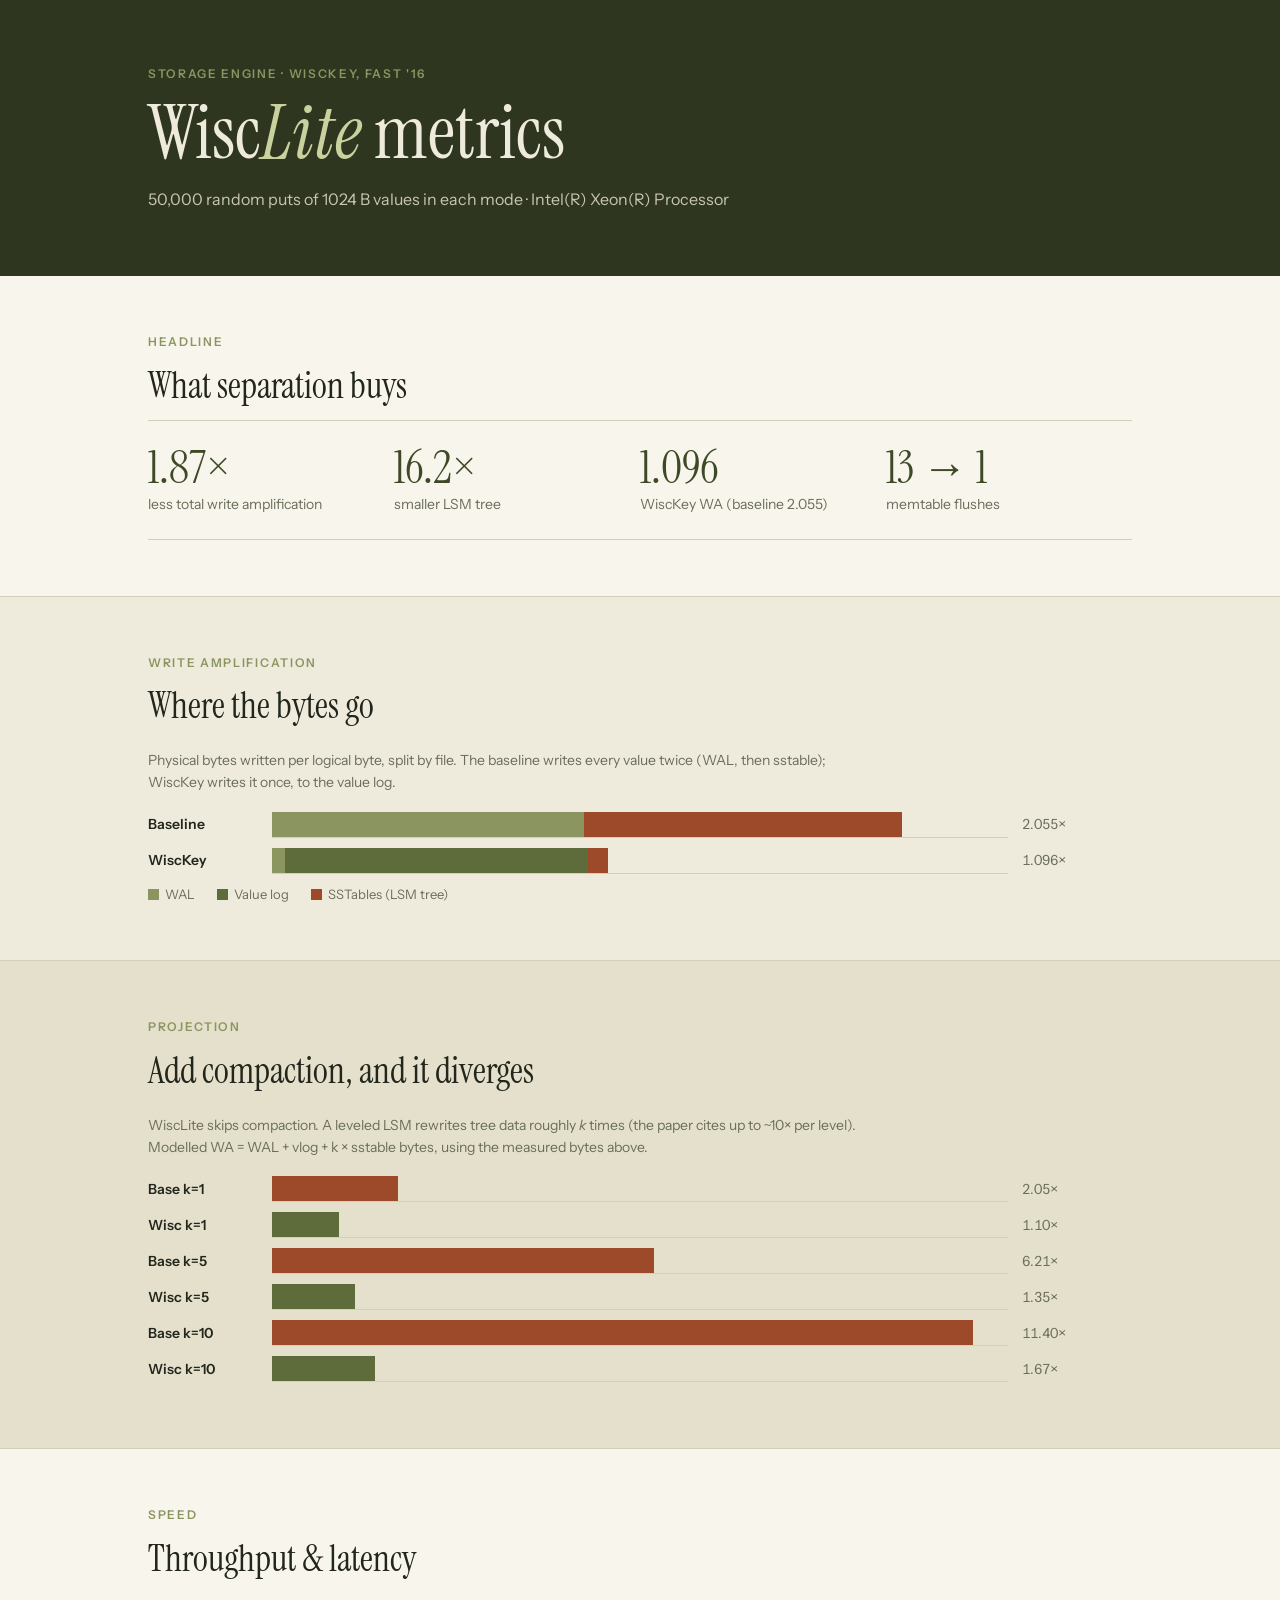
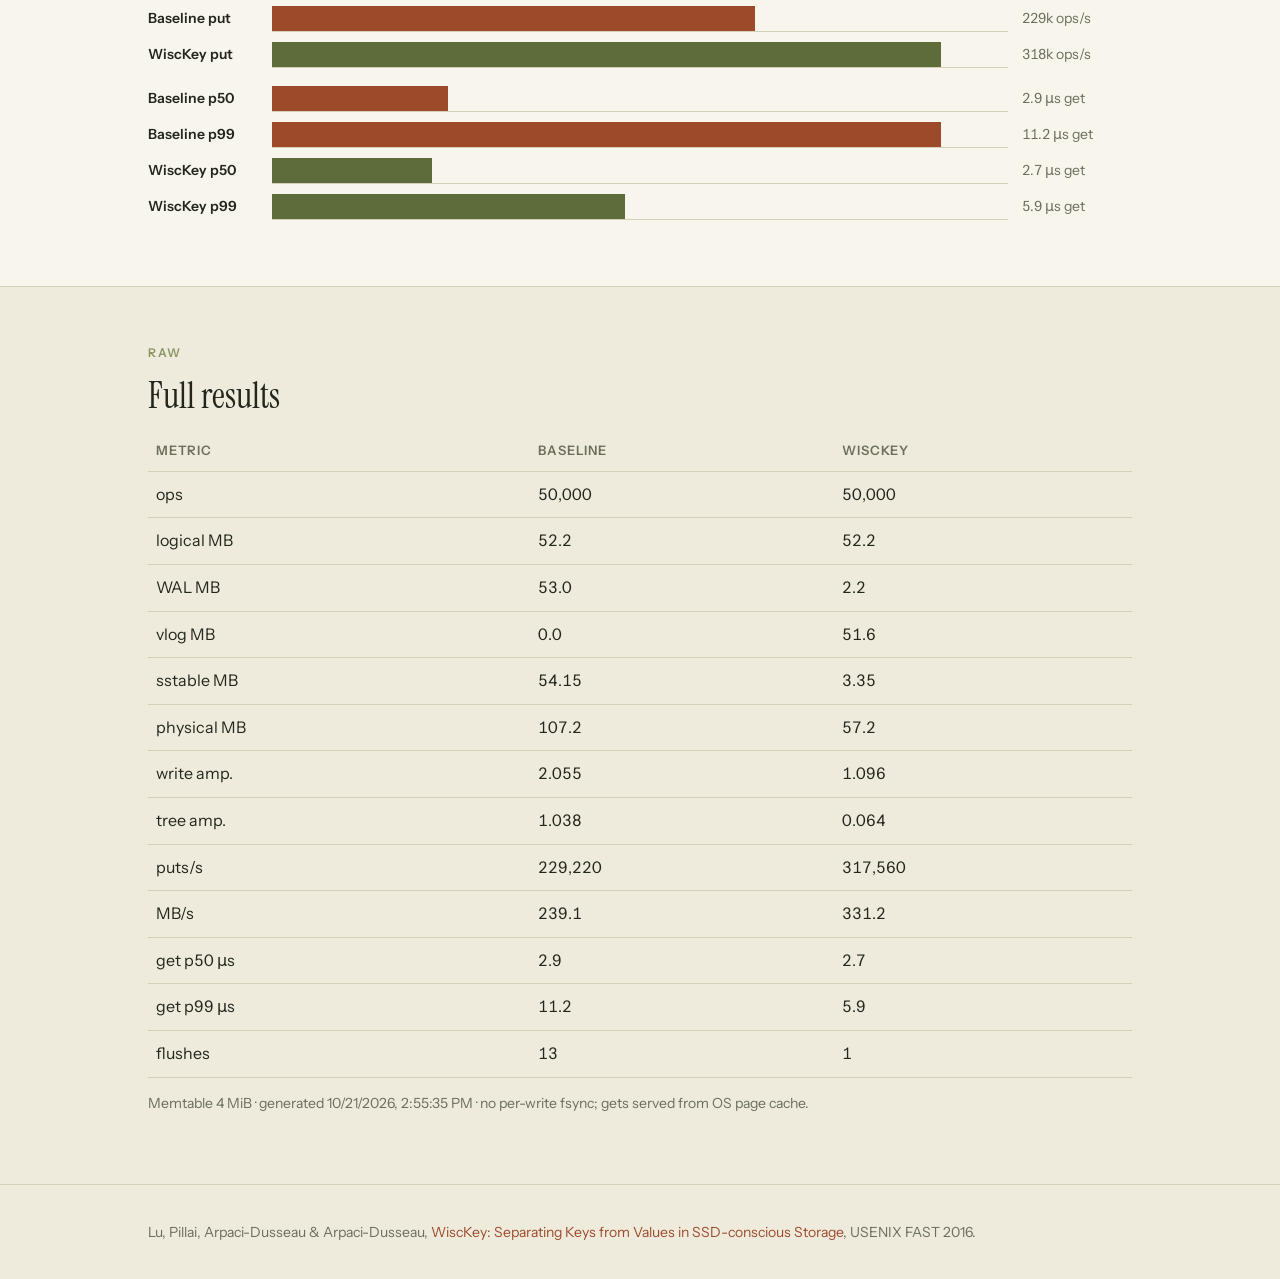
==== metrics.html @ d38346f8 "Bench results, metrics.html dashboard, README, synopsis and viva notes" ====
<!doctype html>
<html lang="en"><head><meta charset="utf-8"><meta name="viewport" content="width=device-width,initial-scale=1">
<title>WiscLite — Metrics</title>
<link rel="preconnect" href="https://fonts.googleapis.com">
<link href="https://fonts.googleapis.com/css2?family=Instrument+Sans:wght@400;600&family=Instrument+Serif:ital@0;1&display=swap" rel="stylesheet">
<style>
:root{--bg:#EEEBDD;--surface:#F7F5EC;--sand:#E4E0CC;--text:#23261C;--muted:#6B6E5A;--olive:#5E6B3A;--olive-d:#3E4A26;--moss:#8A9560;--rust:#9C4A2A;--rule:#D3CFB8;--band:#2F3620}
*{box-sizing:border-box}body{margin:0;background:var(--bg);color:var(--text);font:16px/1.6 "Instrument Sans",system-ui,sans-serif}
.wrap{max-width:1040px;margin:0 auto;padding:0 28px}
header{background:var(--band);color:#EEEBDD;padding:64px 0 48px}
.label{font-size:12px;letter-spacing:.14em;text-transform:uppercase;color:var(--moss);font-weight:600}
h1,h2{font-family:"Instrument Serif",Georgia,serif;font-weight:400;margin:.15em 0}
h1{font-size:clamp(44px,7vw,76px);line-height:1}h1 em{color:#C9D19E}
h2{font-size:36px}
header p{color:#C8C6B2;max-width:640px}
section{padding:56px 0;border-bottom:1px solid var(--rule)}
section.sand{background:var(--sand)}section.surface{background:var(--surface)}
.kpis{display:grid;grid-template-columns:repeat(auto-fit,minmax(200px,1fr));gap:0;border-top:1px solid var(--rule)}
.kpi{padding:22px 20px 22px 0;border-bottom:1px solid var(--rule)}
.kpi b{display:block;font-family:"Instrument Serif",serif;font-size:46px;font-weight:400;color:var(--olive-d);line-height:1.05}
.kpi span{color:var(--muted);font-size:14px}
.chart{margin:18px 0 6px}.row{display:grid;grid-template-columns:110px 1fr 110px;align-items:center;gap:14px;margin:10px 0}
.row .name{font-weight:600;font-size:14px}.bar{height:26px;display:flex;background:transparent;border-bottom:1px solid var(--rule)}
.bar i{display:block;height:100%;transition:width .8s ease}.row .val{font-variant-numeric:tabular-nums;color:var(--muted);font-size:14px}
.legend{display:flex;gap:22px;font-size:13px;color:var(--muted);margin-top:8px}.legend i{display:inline-block;width:11px;height:11px;margin-right:6px;vertical-align:-1px}
table{width:100%;border-collapse:collapse;font-variant-numeric:tabular-nums}th,td{text-align:left;padding:10px 8px;border-bottom:1px solid var(--rule)}th{font-weight:600;color:var(--muted);font-size:13px;text-transform:uppercase;letter-spacing:.06em}
a{color:var(--rust);text-decoration:none;border-bottom:1px solid transparent}a:hover{border-color:var(--rust)}
.note{color:var(--muted);font-size:14px;max-width:720px}
footer{padding:36px 0;color:var(--muted);font-size:14px}
</style></head><body>
<header><div class="wrap"><div class="label">Storage engine · WiscKey, FAST '16</div>
<h1>Wisc<em>Lite</em> metrics</h1>
<p id="sub">Separating keys from values in an LSM-tree. Real numbers from <code>wisclite bench</code>.</p></div></header>

<section class="surface"><div class="wrap"><div class="label">Headline</div><h2>What separation buys</h2><div class="kpis" id="kpis"></div></div></section>

<section><div class="wrap"><div class="label">Write amplification</div><h2>Where the bytes go</h2>
<p class="note">Physical bytes written per logical byte, split by file. The baseline writes every value twice (WAL, then sstable); WiscKey writes it once, to the value log.</p>
<div class="chart" id="wa"></div>
<div class="legend"><span><i style="background:var(--moss)"></i>WAL</span><span><i style="background:var(--olive)"></i>Value log</span><span><i style="background:var(--rust)"></i>SSTables (LSM tree)</span></div></div></section>

<section class="sand"><div class="wrap"><div class="label">Projection</div><h2>Add compaction, and it diverges</h2>
<p class="note">WiscLite skips compaction. A leveled LSM rewrites tree data roughly <i>k</i> times (the paper cites up to ~10× per level). Modelled WA = WAL + vlog + k × sstable bytes, using the measured bytes above.</p>
<div class="chart" id="proj"></div></div></section>

<section class="surface"><div class="wrap"><div class="label">Speed</div><h2>Throughput &amp; latency</h2><div class="chart" id="tp"></div><div class="chart" id="lat"></div></div></section>

<section><div class="wrap"><div class="label">Raw</div><h2>Full results</h2><table id="tbl"></table><p class="note" id="meta"></p></div></section>
<footer><div class="wrap">Lu, Pillai, Arpaci-Dusseau &amp; Arpaci-Dusseau, <a href="https://www.usenix.org/system/files/conference/fast16/fast16-papers-lu.pdf">WiscKey: Separating Keys from Values in SSD-conscious Storage</a>, USENIX FAST 2016.</div></footer>
<script>
const EMBEDDED = {
  "generated_at_unix": 1792594535,
  "machine": "Intel(R) Xeon(R) Processor",
  "memtable_bytes": 4194304,
  "results": [
    {
      "mode": "Baseline",
      "ops": 50000,
      "value_size": 1024,
      "put_secs": 0.218130584,
      "puts_per_sec": 229220.49298689817,
      "mb_per_sec": 239.0769741853348,
      "get_p50_us": 2.929,
      "get_p99_us": 11.164,
      "get_mean_us": 3.5205264999999972,
      "disk_bytes": 54150268,
      "stats": {
        "logical_bytes": 52150000,
        "wal_bytes": 53000000,
        "vlog_bytes": 0,
        "sst_bytes": 54150260,
        "physical_bytes": 107150260,
        "write_amplification": 2.054655033557047,
        "tree_amplification": 1.0383558964525408,
        "flushes": 13,
        "sstables": 13,
        "memtable_entries": 0
      }
    },
    {
      "mode": "WiscKey",
      "ops": 50000,
      "value_size": 1024,
      "put_secs": 0.157450518,
      "puts_per_sec": 317560.0857661198,
      "mb_per_sec": 331.215169454063,
      "get_p50_us": 2.674,
      "get_p99_us": 5.891,
      "get_mean_us": 2.788056900000003,
      "disk_bytes": 54950027,
      "stats": {
        "logical_bytes": 52150000,
        "wal_bytes": 2200000,
        "vlog_bytes": 51600000,
        "sst_bytes": 3350020,
        "physical_bytes": 57150020,
        "write_amplification": 1.0958776605944391,
        "tree_amplification": 0.06423815915627996,
        "flushes": 1,
        "sstables": 1,
        "memtable_entries": 0
      }
    }
  ]
};
const C={wal:'var(--moss)',vlog:'var(--olive)',sst:'var(--rust)',a:'var(--rust)',b:'var(--olive)'};
const f=(x,d=2)=>Number(x).toLocaleString(undefined,{maximumFractionDigits:d,minimumFractionDigits:d});
function bars(el,rows,max,fmt){el.innerHTML=rows.map(r=>`<div class="row"><div class="name">${r.name}</div><div class="bar">${r.parts.map(p=>`<i style="width:${100*p.v/max}%;background:${p.c}" title="${p.t||''}"></i>`).join('')}</div><div class="val">${fmt(r)}</div></div>`).join('')}
function render(B){
  const by=m=>B.results.find(r=>r.mode===m), b=by('Baseline'), w=by('WiscKey');
  const L=r=>r.stats.logical_bytes;
  document.getElementById('sub').textContent=`${b.ops.toLocaleString()} random puts of ${b.value_size} B values in each mode · ${B.machine}`;
  document.getElementById('kpis').innerHTML=[
    [f(b.stats.write_amplification/w.stats.write_amplification,2)+'×','less total write amplification'],
    [f(b.stats.sst_bytes/w.stats.sst_bytes,1)+'×','smaller LSM tree'],
    [f(w.stats.write_amplification,3),'WiscKey WA (baseline '+f(b.stats.write_amplification,3)+')'],
    [b.stats.flushes+' → '+w.stats.flushes,'memtable flushes']].map(k=>`<div class="kpi"><b>${k[0]}</b><span>${k[1]}</span></div>`).join('');
  const wa=[b,w].map(r=>({name:r.mode,parts:[{v:r.stats.wal_bytes/L(r),c:C.wal},{v:r.stats.vlog_bytes/L(r),c:C.vlog},{v:r.stats.sst_bytes/L(r),c:C.sst}],r}));
  bars(document.getElementById('wa'),wa,2.4,x=>f(x.r.stats.write_amplification,3)+'×');
  const ks=[1,5,10],pr=[];ks.forEach(k=>[b,w].forEach(r=>pr.push({name:`${r.mode==='Baseline'?'Base':'Wisc'} k=${k}`,parts:[{v:(r.stats.wal_bytes+r.stats.vlog_bytes+k*r.stats.sst_bytes)/L(r),c:r.mode==='Baseline'?C.a:C.b}]})));
  const pm=Math.max(...pr.map(p=>p.parts[0].v))*1.05;bars(document.getElementById('proj'),pr,pm,x=>f(x.parts[0].v,2)+'×');
  const tm=Math.max(b.puts_per_sec,w.puts_per_sec)*1.1;
  bars(document.getElementById('tp'),[b,w].map(r=>({name:r.mode+' put',parts:[{v:r.puts_per_sec,c:r.mode==='Baseline'?C.a:C.b}],r})),tm,x=>f(x.r.puts_per_sec/1000,0)+'k ops/s');
  const lm=Math.max(b.get_p99_us,w.get_p99_us)*1.1,lr=[];[b,w].forEach(r=>{lr.push({name:r.mode+' p50',parts:[{v:r.get_p50_us,c:r.mode==='Baseline'?C.a:C.b}],x:r.get_p50_us});lr.push({name:r.mode+' p99',parts:[{v:r.get_p99_us,c:r.mode==='Baseline'?C.a:C.b}],x:r.get_p99_us})});
  bars(document.getElementById('lat'),lr,lm,x=>f(x.x,1)+' µs get');
  const keys=[['ops','ops',0],['logical MB',r=>L(r)/1e6,1],['WAL MB',r=>r.stats.wal_bytes/1e6,1],['vlog MB',r=>r.stats.vlog_bytes/1e6,1],['sstable MB',r=>r.stats.sst_bytes/1e6,2],['physical MB',r=>r.stats.physical_bytes/1e6,1],['write amp.',r=>r.stats.write_amplification,3],['tree amp.',r=>r.stats.tree_amplification,3],['puts/s','puts_per_sec',0],['MB/s','mb_per_sec',1],['get p50 µs','get_p50_us',1],['get p99 µs','get_p99_us',1],['flushes',r=>r.stats.flushes,0]];
  const g=(r,k)=>typeof k==='function'?k(r):r[k];
  document.getElementById('tbl').innerHTML='<tr><th>Metric</th><th>Baseline</th><th>WiscKey</th></tr>'+keys.map(([n,k,d])=>`<tr><td>${n}</td><td>${f(g(b,k),d)}</td><td>${f(g(w,k),d)}</td></tr>`).join('');
  document.getElementById('meta').textContent=`Memtable ${B.memtable_bytes/1048576} MiB · generated ${new Date(B.generated_at_unix*1000).toLocaleString()} · no per-write fsync; gets served from OS page cache.`;
}
fetch('bench.json').then(r=>r.json()).then(render).catch(()=>{if(EMBEDDED)render(EMBEDDED);else document.getElementById('sub').textContent='Run `wisclite bench` and serve this folder (python -m http.server) to load bench.json.'});
</script></body></html>
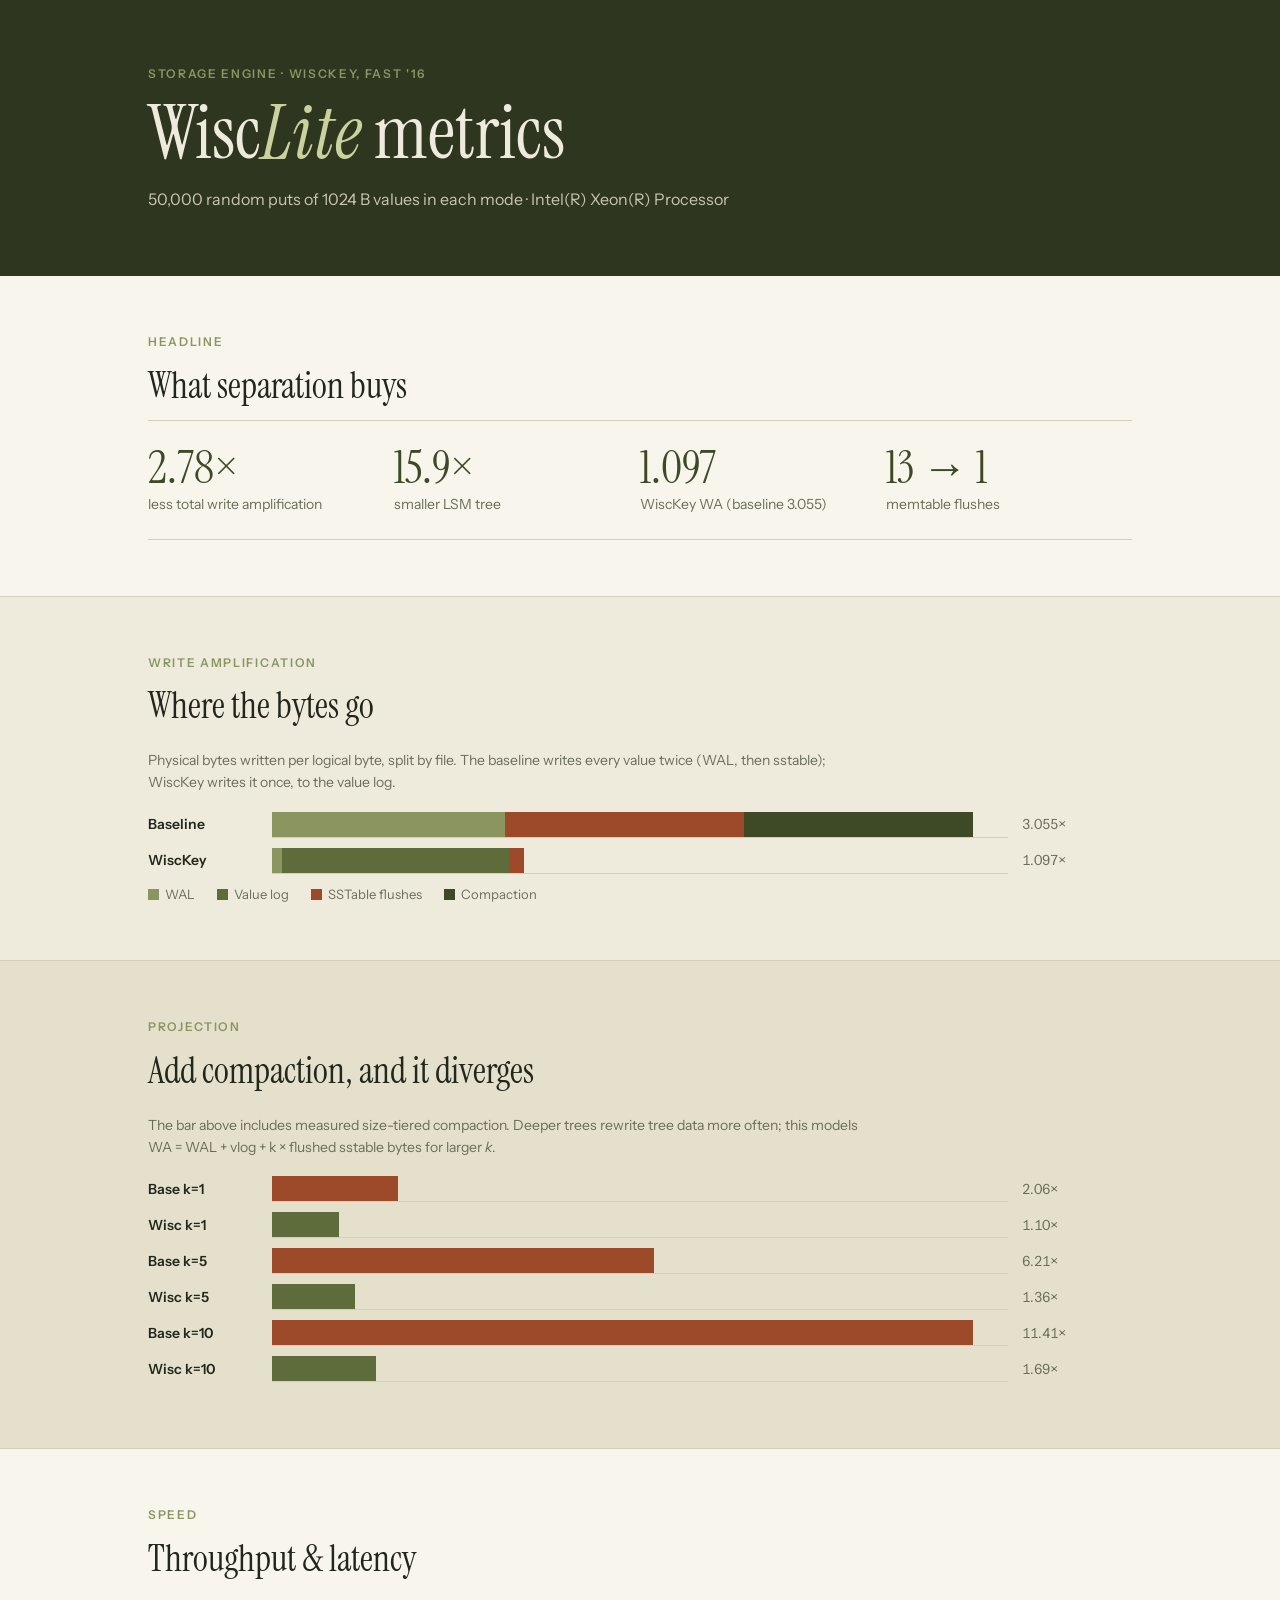
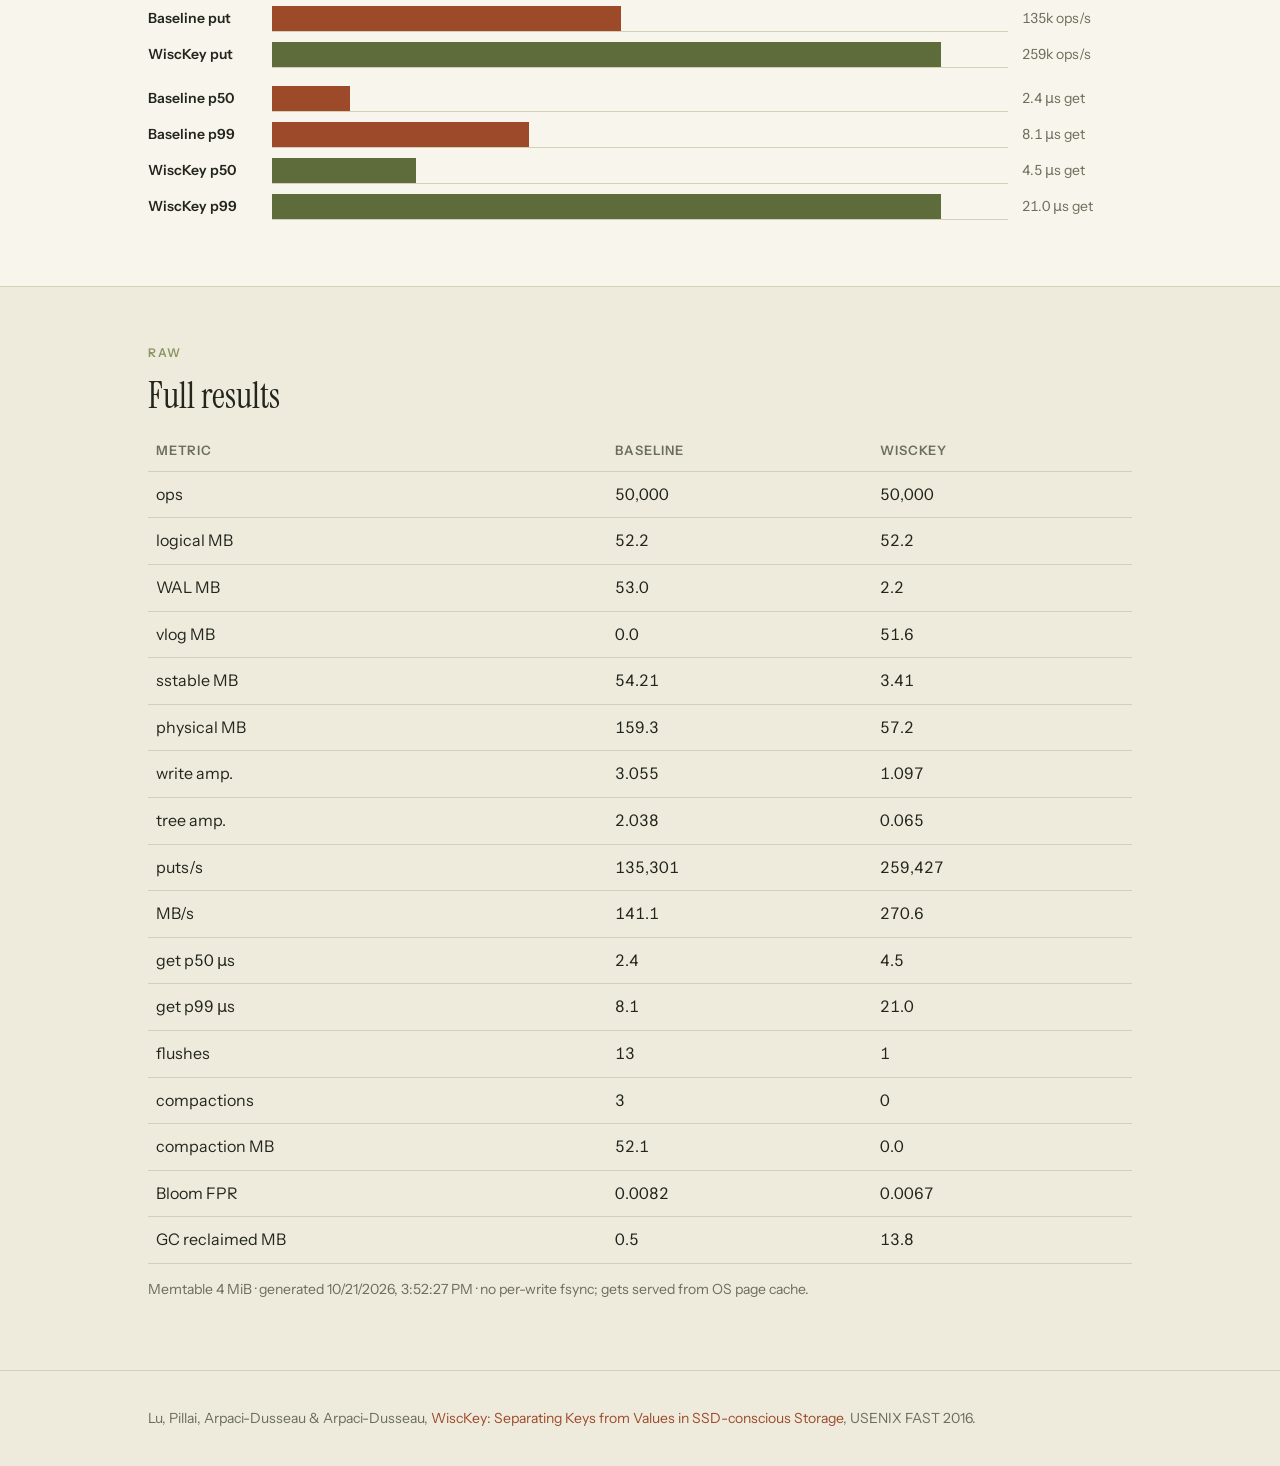
==== commit 81e0f353: "Re-run benches with compaction (50k + 500k), update README, viva notes, synopsis, dashboard data" ====
--- a/metrics.html
+++ b/metrics.html
@@ -37,10 +37,10 @@
 <section><div class="wrap"><div class="label">Write amplification</div><h2>Where the bytes go</h2>
 <p class="note">Physical bytes written per logical byte, split by file. The baseline writes every value twice (WAL, then sstable); WiscKey writes it once, to the value log.</p>
 <div class="chart" id="wa"></div>
-<div class="legend"><span><i style="background:var(--moss)"></i>WAL</span><span><i style="background:var(--olive)"></i>Value log</span><span><i style="background:var(--rust)"></i>SSTables (LSM tree)</span></div></div></section>
+<div class="legend"><span><i style="background:var(--moss)"></i>WAL</span><span><i style="background:var(--olive)"></i>Value log</span><span><i style="background:var(--rust)"></i>SSTable flushes</span><span><i style="background:var(--olive-d)"></i>Compaction</span></div></div></section>
 
 <section class="sand"><div class="wrap"><div class="label">Projection</div><h2>Add compaction, and it diverges</h2>
-<p class="note">WiscLite skips compaction. A leveled LSM rewrites tree data roughly <i>k</i> times (the paper cites up to ~10× per level). Modelled WA = WAL + vlog + k × sstable bytes, using the measured bytes above.</p>
+<p class="note">The bar above includes measured size-tiered compaction. Deeper trees rewrite tree data more often; this models WA = WAL + vlog + k × flushed sstable bytes for larger <i>k</i>.</p>
 <div class="chart" id="proj"></div></div></section>
 
 <section class="surface"><div class="wrap"><div class="label">Speed</div><h2>Throughput &amp; latency</h2><div class="chart" id="tp"></div><div class="chart" id="lat"></div></div></section>
@@ -49,57 +49,100 @@
 <footer><div class="wrap">Lu, Pillai, Arpaci-Dusseau &amp; Arpaci-Dusseau, <a href="https://www.usenix.org/system/files/conference/fast16/fast16-papers-lu.pdf">WiscKey: Separating Keys from Values in SSD-conscious Storage</a>, USENIX FAST 2016.</div></footer>
 <script>
 const EMBEDDED = {
-  "generated_at_unix": 1792594535,
+  "generated_at_unix": 1792597947,
   "machine": "Intel(R) Xeon(R) Processor",
   "memtable_bytes": 4194304,
+  "compaction_fanin": 4,
   "results": [
     {
       "mode": "Baseline",
       "ops": 50000,
       "value_size": 1024,
-      "put_secs": 0.218130584,
-      "puts_per_sec": 229220.49298689817,
-      "mb_per_sec": 239.0769741853348,
-      "get_p50_us": 2.929,
-      "get_p99_us": 11.164,
-      "get_mean_us": 3.5205264999999972,
-      "disk_bytes": 54150268,
+      "put_secs": 0.369547155,
+      "puts_per_sec": 135300.73043046426,
+      "mb_per_sec": 141.11866183897425,
+      "get_p50_us": 2.438,
+      "get_p99_us": 8.07,
+      "get_mean_us": 2.6767317000000026,
+      "miss_get_p50_us": 0.204,
+      "scan_us": 3331.8160000000003,
+      "scan_rows": 3266,
+      "disk_bytes": 54212637,
       "stats": {
         "logical_bytes": 52150000,
         "wal_bytes": 53000000,
         "vlog_bytes": 0,
-        "sst_bytes": 54150260,
-        "physical_bytes": 107150260,
-        "write_amplification": 2.054655033557047,
-        "tree_amplification": 1.0383558964525408,
+        "sst_bytes": 54212880,
+        "compaction_bytes": 52083120,
+        "gc_bytes": 0,
+        "physical_bytes": 159296000,
+        "write_amplification": 3.05457334611697,
+        "tree_amplification": 2.038274209012464,
         "flushes": 13,
-        "sstables": 13,
+        "compactions": 3,
+        "tombstones_dropped": 0,
+        "gc_runs": 0,
+        "gc_reclaimed_bytes": 0,
+        "bloom_negatives": 58772,
+        "bloom_false_positives": 487,
+        "bloom_fpr": 0.008218160954454176,
+        "sstables": 4,
+        "sstable_disk_bytes": 54212616,
+        "vlog_disk_bytes": 0,
         "memtable_entries": 0
-      }
+      },
+      "gc": {
+        "live_keys": 50000,
+        "bytes_before": 54744925,
+        "bytes_after": 54212529,
+        "reclaimed_bytes": 532396
+      },
+      "gc_secs": 0.167598381
     },
     {
       "mode": "WiscKey",
       "ops": 50000,
       "value_size": 1024,
-      "put_secs": 0.157450518,
-      "puts_per_sec": 317560.0857661198,
-      "mb_per_sec": 331.215169454063,
-      "get_p50_us": 2.674,
-      "get_p99_us": 5.891,
-      "get_mean_us": 2.788056900000003,
-      "disk_bytes": 54950027,
+      "put_secs": 0.192732088,
+      "puts_per_sec": 259427.48049302513,
+      "mb_per_sec": 270.5828621542252,
+      "get_p50_us": 4.532,
+      "get_p99_us": 21.005,
+      "get_mean_us": 5.233195500000007,
+      "miss_get_p50_us": 0.096,
+      "scan_us": 11412.971,
+      "scan_rows": 3266,
+      "disk_bytes": 55012540,
       "stats": {
         "logical_bytes": 52150000,
         "wal_bytes": 2200000,
         "vlog_bytes": 51600000,
-        "sst_bytes": 3350020,
-        "physical_bytes": 57150020,
-        "write_amplification": 1.0958776605944391,
-        "tree_amplification": 0.06423815915627996,
+        "sst_bytes": 3412529,
+        "compaction_bytes": 0,
+        "gc_bytes": 0,
+        "physical_bytes": 57212529,
+        "write_amplification": 1.0970762991371046,
+        "tree_amplification": 0.06543679769894535,
         "flushes": 1,
+        "compactions": 0,
+        "tombstones_dropped": 0,
+        "gc_runs": 0,
+        "gc_reclaimed_bytes": 0,
+        "bloom_negatives": 9933,
+        "bloom_false_positives": 67,
+        "bloom_fpr": 0.0067,
         "sstables": 1,
+        "sstable_disk_bytes": 3412529,
+        "vlog_disk_bytes": 51600000,
         "memtable_entries": 0
-      }
+      },
+      "gc": {
+        "live_keys": 50000,
+        "bytes_before": 68765683,
+        "bytes_after": 55012529,
+        "reclaimed_bytes": 13753154
+      },
+      "gc_secs": 0.233312328
     }
   ]
 };
@@ -115,15 +158,15 @@
     [f(b.stats.sst_bytes/w.stats.sst_bytes,1)+'×','smaller LSM tree'],
     [f(w.stats.write_amplification,3),'WiscKey WA (baseline '+f(b.stats.write_amplification,3)+')'],
     [b.stats.flushes+' → '+w.stats.flushes,'memtable flushes']].map(k=>`<div class="kpi"><b>${k[0]}</b><span>${k[1]}</span></div>`).join('');
-  const wa=[b,w].map(r=>({name:r.mode,parts:[{v:r.stats.wal_bytes/L(r),c:C.wal},{v:r.stats.vlog_bytes/L(r),c:C.vlog},{v:r.stats.sst_bytes/L(r),c:C.sst}],r}));
-  bars(document.getElementById('wa'),wa,2.4,x=>f(x.r.stats.write_amplification,3)+'×');
+  const wa=[b,w].map(r=>({name:r.mode,parts:[{v:r.stats.wal_bytes/L(r),c:C.wal},{v:r.stats.vlog_bytes/L(r),c:C.vlog},{v:r.stats.sst_bytes/L(r),c:C.sst},{v:(r.stats.compaction_bytes||0)/L(r),c:'var(--olive-d)',t:'compaction'}],r}));
+  bars(document.getElementById('wa'),wa,Math.max(2.4,...wa.map(x=>x.r.stats.write_amplification))*1.05,x=>f(x.r.stats.write_amplification,3)+'×');
   const ks=[1,5,10],pr=[];ks.forEach(k=>[b,w].forEach(r=>pr.push({name:`${r.mode==='Baseline'?'Base':'Wisc'} k=${k}`,parts:[{v:(r.stats.wal_bytes+r.stats.vlog_bytes+k*r.stats.sst_bytes)/L(r),c:r.mode==='Baseline'?C.a:C.b}]})));
   const pm=Math.max(...pr.map(p=>p.parts[0].v))*1.05;bars(document.getElementById('proj'),pr,pm,x=>f(x.parts[0].v,2)+'×');
   const tm=Math.max(b.puts_per_sec,w.puts_per_sec)*1.1;
   bars(document.getElementById('tp'),[b,w].map(r=>({name:r.mode+' put',parts:[{v:r.puts_per_sec,c:r.mode==='Baseline'?C.a:C.b}],r})),tm,x=>f(x.r.puts_per_sec/1000,0)+'k ops/s');
   const lm=Math.max(b.get_p99_us,w.get_p99_us)*1.1,lr=[];[b,w].forEach(r=>{lr.push({name:r.mode+' p50',parts:[{v:r.get_p50_us,c:r.mode==='Baseline'?C.a:C.b}],x:r.get_p50_us});lr.push({name:r.mode+' p99',parts:[{v:r.get_p99_us,c:r.mode==='Baseline'?C.a:C.b}],x:r.get_p99_us})});
   bars(document.getElementById('lat'),lr,lm,x=>f(x.x,1)+' µs get');
-  const keys=[['ops','ops',0],['logical MB',r=>L(r)/1e6,1],['WAL MB',r=>r.stats.wal_bytes/1e6,1],['vlog MB',r=>r.stats.vlog_bytes/1e6,1],['sstable MB',r=>r.stats.sst_bytes/1e6,2],['physical MB',r=>r.stats.physical_bytes/1e6,1],['write amp.',r=>r.stats.write_amplification,3],['tree amp.',r=>r.stats.tree_amplification,3],['puts/s','puts_per_sec',0],['MB/s','mb_per_sec',1],['get p50 µs','get_p50_us',1],['get p99 µs','get_p99_us',1],['flushes',r=>r.stats.flushes,0]];
+  const keys=[['ops','ops',0],['logical MB',r=>L(r)/1e6,1],['WAL MB',r=>r.stats.wal_bytes/1e6,1],['vlog MB',r=>r.stats.vlog_bytes/1e6,1],['sstable MB',r=>r.stats.sst_bytes/1e6,2],['physical MB',r=>r.stats.physical_bytes/1e6,1],['write amp.',r=>r.stats.write_amplification,3],['tree amp.',r=>r.stats.tree_amplification,3],['puts/s','puts_per_sec',0],['MB/s','mb_per_sec',1],['get p50 µs','get_p50_us',1],['get p99 µs','get_p99_us',1],['flushes',r=>r.stats.flushes,0],['compactions',r=>r.stats.compactions||0,0],['compaction MB',r=>(r.stats.compaction_bytes||0)/1e6,1],['Bloom FPR',r=>r.stats.bloom_fpr||0,4],['GC reclaimed MB',r=>r.gc?r.gc.reclaimed_bytes/1e6:0,1]];
   const g=(r,k)=>typeof k==='function'?k(r):r[k];
   document.getElementById('tbl').innerHTML='<tr><th>Metric</th><th>Baseline</th><th>WiscKey</th></tr>'+keys.map(([n,k,d])=>`<tr><td>${n}</td><td>${f(g(b,k),d)}</td><td>${f(g(w,k),d)}</td></tr>`).join('');
   document.getElementById('meta').textContent=`Memtable ${B.memtable_bytes/1048576} MiB · generated ${new Date(B.generated_at_unix*1000).toLocaleString()} · no per-write fsync; gets served from OS page cache.`;
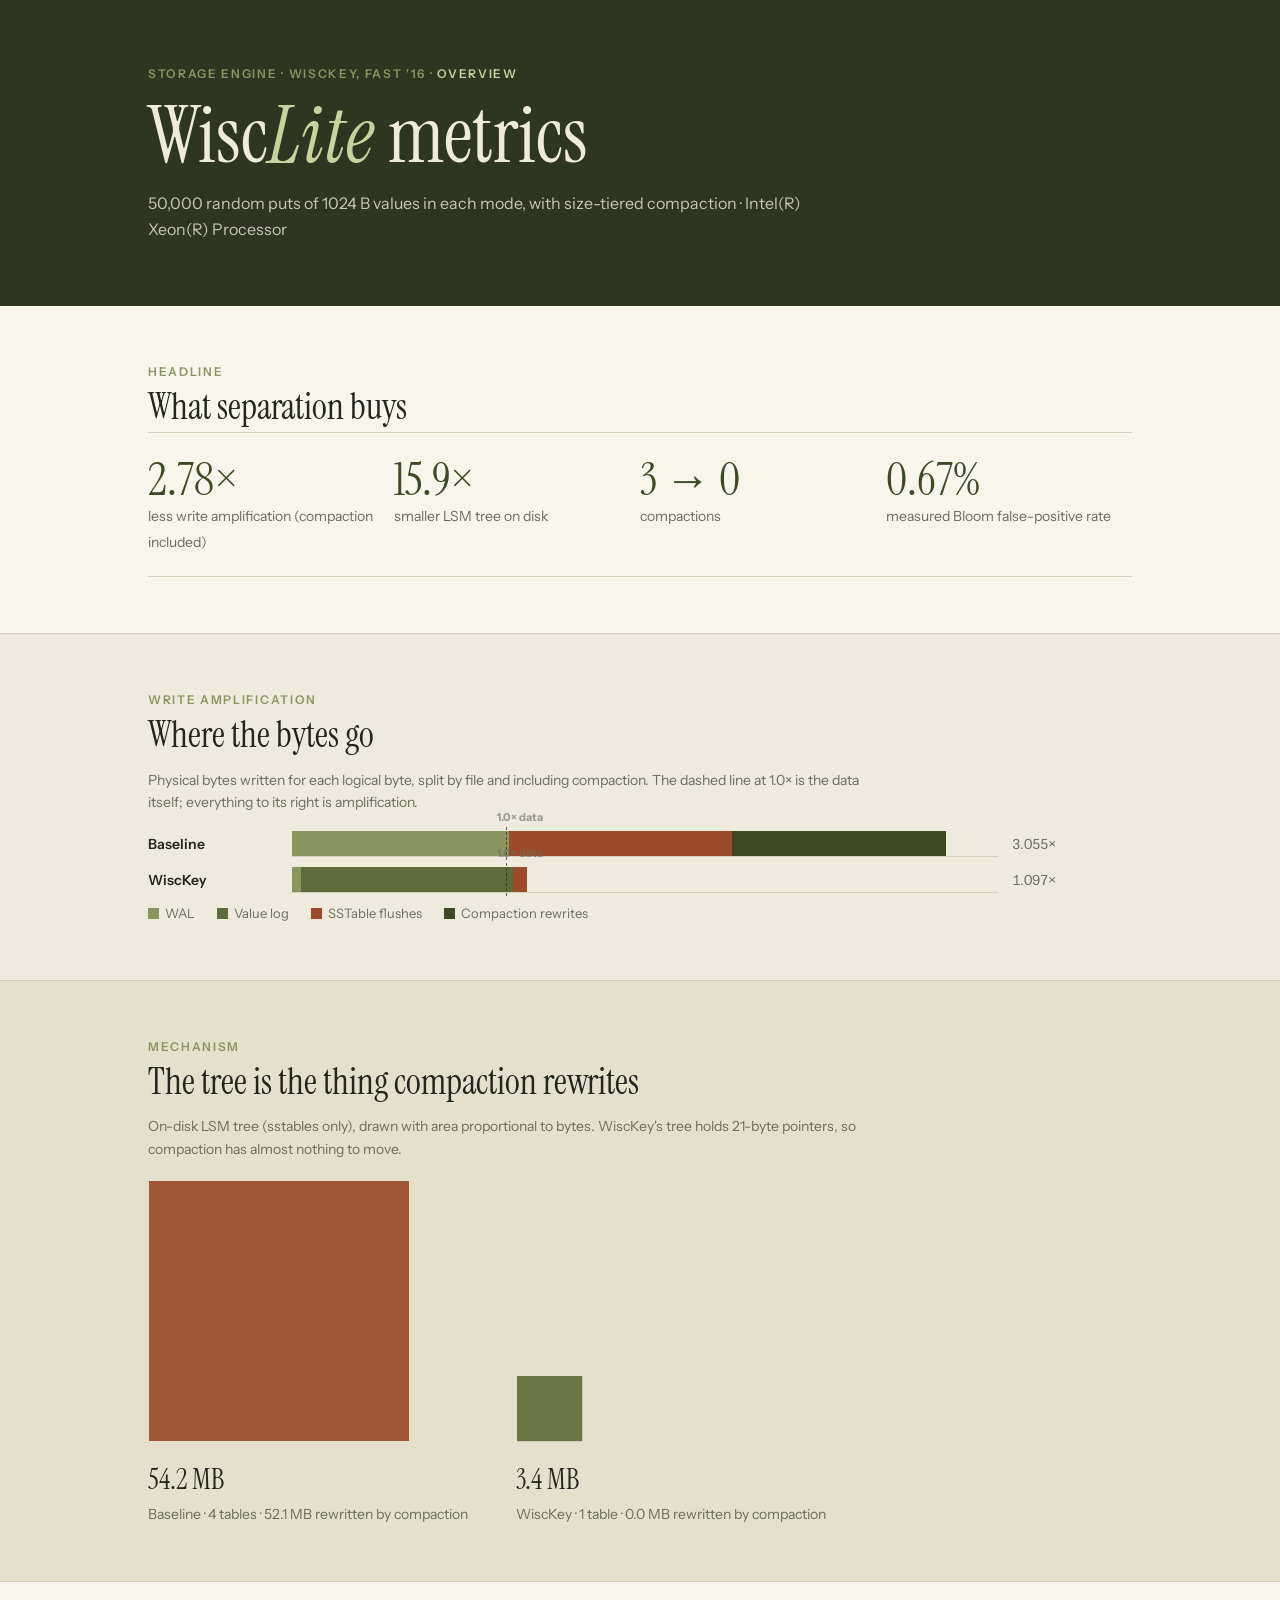
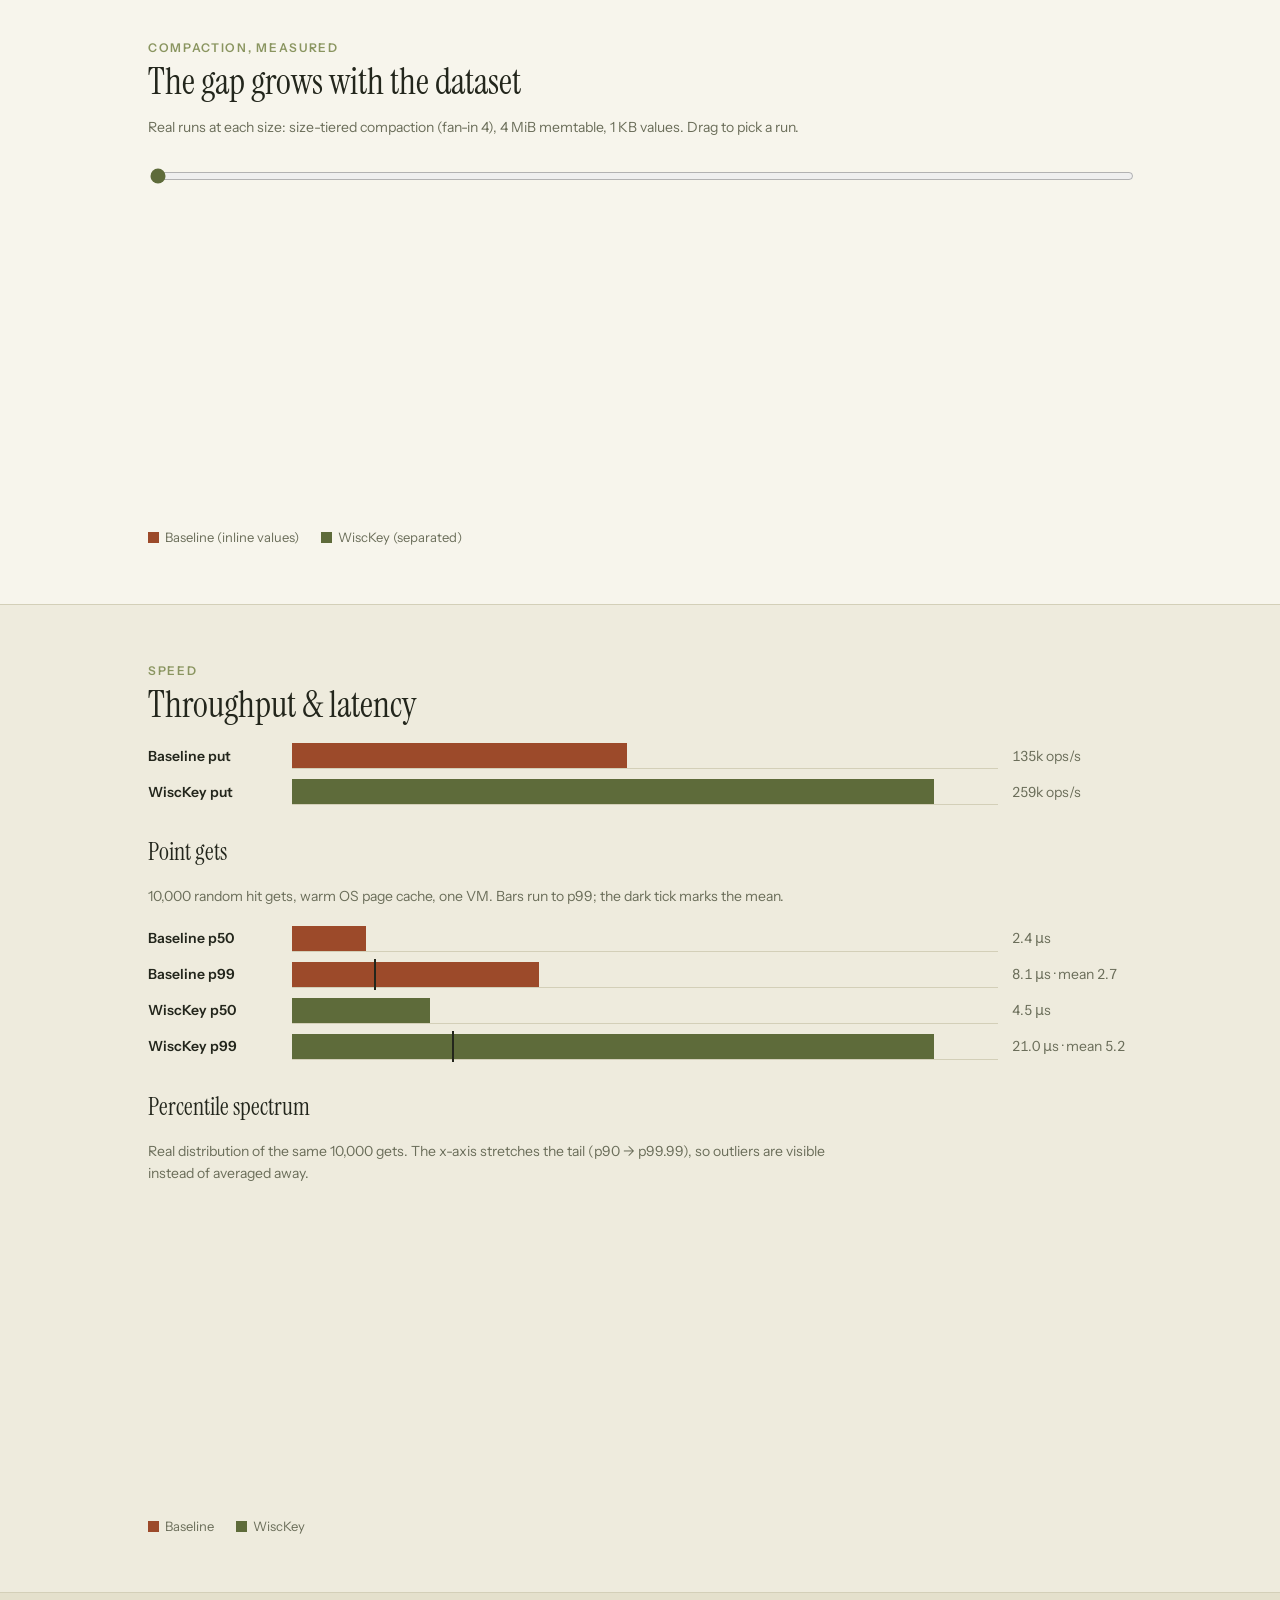
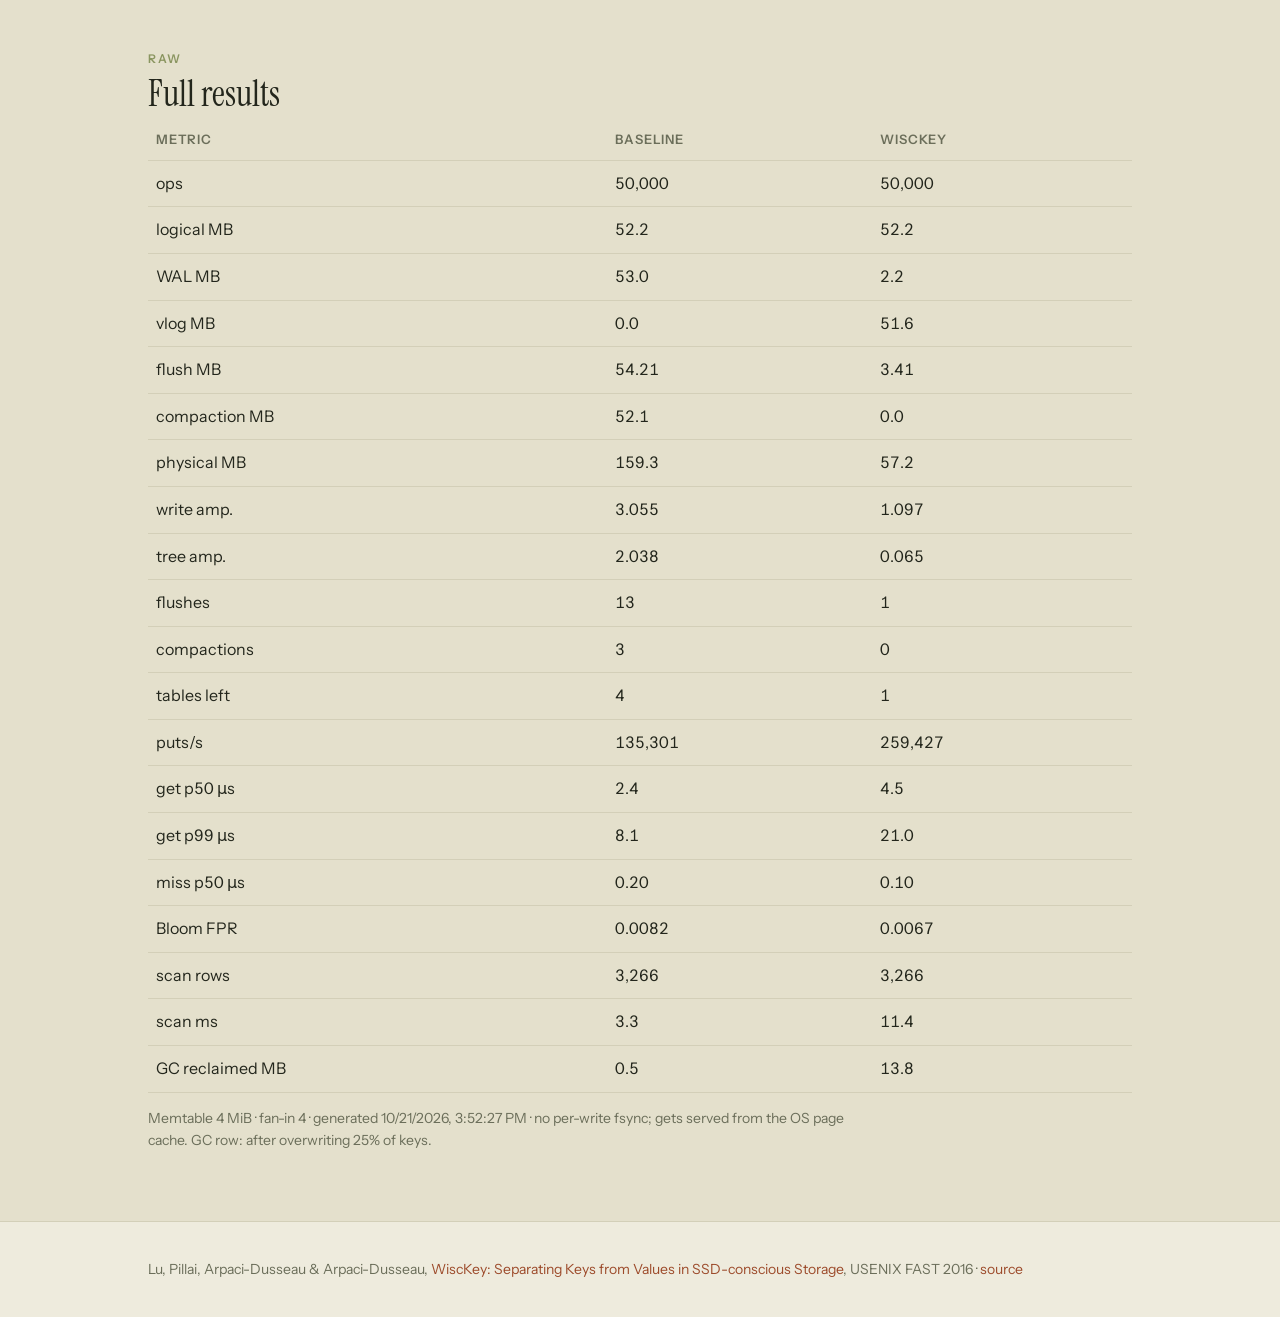
==== commit 590eff15: "Landing page + play-a-put sim, shared site.css tokens, dashboard: 1.0x tick, area trees, measured co" ====
--- a/metrics.html
+++ b/metrics.html
@@ -1,55 +1,57 @@
 <!doctype html>
 <html lang="en"><head><meta charset="utf-8"><meta name="viewport" content="width=device-width,initial-scale=1">
-<title>WiscLite — Metrics</title>
+<title>WiscLite: Metrics</title>
+<meta name="description" content="Measured write amplification, compaction, Bloom filters and latency for WiscLite, a Rust WiscKey-style key-value store.">
+<meta property="og:title" content="WiscLite metrics"><meta property="og:image" content="docs/metrics.png">
 <link rel="preconnect" href="https://fonts.googleapis.com">
 <link href="https://fonts.googleapis.com/css2?family=Instrument+Sans:wght@400;600&family=Instrument+Serif:ital@0;1&display=swap" rel="stylesheet">
+<link rel="stylesheet" href="site.css">
 <style>
-:root{--bg:#EEEBDD;--surface:#F7F5EC;--sand:#E4E0CC;--text:#23261C;--muted:#6B6E5A;--olive:#5E6B3A;--olive-d:#3E4A26;--moss:#8A9560;--rust:#9C4A2A;--rule:#D3CFB8;--band:#2F3620}
-*{box-sizing:border-box}body{margin:0;background:var(--bg);color:var(--text);font:16px/1.6 "Instrument Sans",system-ui,sans-serif}
-.wrap{max-width:1040px;margin:0 auto;padding:0 28px}
-header{background:var(--band);color:#EEEBDD;padding:64px 0 48px}
-.label{font-size:12px;letter-spacing:.14em;text-transform:uppercase;color:var(--moss);font-weight:600}
-h1,h2{font-family:"Instrument Serif",Georgia,serif;font-weight:400;margin:.15em 0}
-h1{font-size:clamp(44px,7vw,76px);line-height:1}h1 em{color:#C9D19E}
-h2{font-size:36px}
-header p{color:#C8C6B2;max-width:640px}
-section{padding:56px 0;border-bottom:1px solid var(--rule)}
-section.sand{background:var(--sand)}section.surface{background:var(--surface)}
-.kpis{display:grid;grid-template-columns:repeat(auto-fit,minmax(200px,1fr));gap:0;border-top:1px solid var(--rule)}
-.kpi{padding:22px 20px 22px 0;border-bottom:1px solid var(--rule)}
-.kpi b{display:block;font-family:"Instrument Serif",serif;font-size:46px;font-weight:400;color:var(--olive-d);line-height:1.05}
-.kpi span{color:var(--muted);font-size:14px}
-.chart{margin:18px 0 6px}.row{display:grid;grid-template-columns:110px 1fr 110px;align-items:center;gap:14px;margin:10px 0}
-.row .name{font-weight:600;font-size:14px}.bar{height:26px;display:flex;background:transparent;border-bottom:1px solid var(--rule)}
-.bar i{display:block;height:100%;transition:width .8s ease}.row .val{font-variant-numeric:tabular-nums;color:var(--muted);font-size:14px}
-.legend{display:flex;gap:22px;font-size:13px;color:var(--muted);margin-top:8px}.legend i{display:inline-block;width:11px;height:11px;margin-right:6px;vertical-align:-1px}
-table{width:100%;border-collapse:collapse;font-variant-numeric:tabular-nums}th,td{text-align:left;padding:10px 8px;border-bottom:1px solid var(--rule)}th{font-weight:600;color:var(--muted);font-size:13px;text-transform:uppercase;letter-spacing:.06em}
-a{color:var(--rust);text-decoration:none;border-bottom:1px solid transparent}a:hover{border-color:var(--rust)}
-.note{color:var(--muted);font-size:14px;max-width:720px}
-footer{padding:36px 0;color:var(--muted);font-size:14px}
+svg text{font-family:var(--font-body);font-size:12px;fill:var(--muted)}
+.trees{display:flex;align-items:flex-end;gap:48px;flex-wrap:wrap;margin-top:20px}
+.trees figure{margin:0}.trees figcaption{font-size:14px;color:var(--muted);margin-top:8px}
+.trees figcaption b{font-family:var(--font-display);font-weight:400;font-size:28px;color:var(--text);display:block}
+.sweepval{font-family:var(--font-display);font-size:30px}
 </style></head><body>
-<header><div class="wrap"><div class="label">Storage engine · WiscKey, FAST '16</div>
+<header class="band"><div class="wrap"><div class="label">Storage engine · WiscKey, FAST '16 · <a href="index.html">overview</a></div>
 <h1>Wisc<em>Lite</em> metrics</h1>
-<p id="sub">Separating keys from values in an LSM-tree. Real numbers from <code>wisclite bench</code>.</p></div></header>
+<p id="sub">Separating keys from values in an LSM tree. Every number here is measured by <code>wisclite bench</code>.</p></div></header>
 
 <section class="surface"><div class="wrap"><div class="label">Headline</div><h2>What separation buys</h2><div class="kpis" id="kpis"></div></div></section>
 
 <section><div class="wrap"><div class="label">Write amplification</div><h2>Where the bytes go</h2>
-<p class="note">Physical bytes written per logical byte, split by file. The baseline writes every value twice (WAL, then sstable); WiscKey writes it once, to the value log.</p>
+<p class="note">Physical bytes written for each logical byte, split by file and including compaction. The dashed line at 1.0× is the data itself; everything to its right is amplification.</p>
 <div class="chart" id="wa"></div>
-<div class="legend"><span><i style="background:var(--moss)"></i>WAL</span><span><i style="background:var(--olive)"></i>Value log</span><span><i style="background:var(--rust)"></i>SSTable flushes</span><span><i style="background:var(--olive-d)"></i>Compaction</span></div></div></section>
+<div class="legend"><span><i style="background:var(--accent-soft)"></i>WAL</span><span><i style="background:var(--accent)"></i>Value log</span><span><i style="background:var(--contrast)"></i>SSTable flushes</span><span><i style="background:var(--accent-deep)"></i>Compaction rewrites</span></div></div></section>
 
-<section class="sand"><div class="wrap"><div class="label">Projection</div><h2>Add compaction, and it diverges</h2>
-<p class="note">The bar above includes measured size-tiered compaction. Deeper trees rewrite tree data more often; this models WA = WAL + vlog + k × flushed sstable bytes for larger <i>k</i>.</p>
-<div class="chart" id="proj"></div></div></section>
+<section class="sand"><div class="wrap"><div class="label">Mechanism</div><h2>The tree is the thing compaction rewrites</h2>
+<p class="note">On-disk LSM tree (sstables only), drawn with area proportional to bytes. WiscKey's tree holds 21-byte pointers, so compaction has almost nothing to move.</p>
+<div class="trees" id="trees"></div></div></section>
 
-<section class="surface"><div class="wrap"><div class="label">Speed</div><h2>Throughput &amp; latency</h2><div class="chart" id="tp"></div><div class="chart" id="lat"></div></div></section>
+<section class="surface"><div class="wrap"><div class="label">Compaction, measured</div><h2>The gap grows with the dataset</h2>
+<p class="note">Real runs at each size: size-tiered compaction (fan-in 4), 4 MiB memtable, 1 KB values. Drag to pick a run.</p>
+<div style="display:flex;gap:28px;align-items:baseline;flex-wrap:wrap;margin:14px 0"><span class="sweepval" id="sweepN"></span><span class="note" id="sweepInfo"></span></div>
+<input type="range" id="sweep" min="0" max="0" step="1">
+<div class="chart" id="sweepBars"></div>
+<svg id="sweepChart" viewBox="0 0 980 300" width="100%" role="img" aria-label="Write amplification versus number of puts"></svg>
+<div class="legend"><span><i style="background:var(--contrast)"></i>Baseline (inline values)</span><span><i style="background:var(--accent)"></i>WiscKey (separated)</span></div></div></section>
 
-<section><div class="wrap"><div class="label">Raw</div><h2>Full results</h2><table id="tbl"></table><p class="note" id="meta"></p></div></section>
-<footer><div class="wrap">Lu, Pillai, Arpaci-Dusseau &amp; Arpaci-Dusseau, <a href="https://www.usenix.org/system/files/conference/fast16/fast16-papers-lu.pdf">WiscKey: Separating Keys from Values in SSD-conscious Storage</a>, USENIX FAST 2016.</div></footer>
+<section><div class="wrap"><div class="label">Speed</div><h2>Throughput &amp; latency</h2>
+<div class="chart" id="tp"></div>
+<h3 style="margin-top:28px">Point gets</h3>
+<p class="note">10,000 random hit gets, warm OS page cache, one VM. Bars run to p99; the dark tick marks the mean.</p>
+<div class="chart" id="lat"></div>
+<h3 style="margin-top:28px">Percentile spectrum</h3>
+<p class="note">Real distribution of the same 10,000 gets. The x-axis stretches the tail (p90 → p99.99), so outliers are visible instead of averaged away.</p>
+<svg id="hdr" viewBox="0 0 980 300" width="100%" role="img" aria-label="Get latency percentile spectrum"></svg>
+<div class="legend"><span><i style="background:var(--contrast)"></i>Baseline</span><span><i style="background:var(--accent)"></i>WiscKey</span></div>
+</div></section>
+
+<section class="sand"><div class="wrap"><div class="label">Raw</div><h2>Full results</h2><table id="tbl"></table><p class="note" id="meta"></p></div></section>
+<footer><div class="wrap">Lu, Pillai, Arpaci-Dusseau &amp; Arpaci-Dusseau, <a href="https://www.usenix.org/system/files/conference/fast16/fast16-papers-lu.pdf">WiscKey: Separating Keys from Values in SSD-conscious Storage</a>, USENIX FAST 2016 · <a href="https://github.com/Deepanshu16125/WiscLite">source</a></div></footer>
 <script>
 const EMBEDDED = {
-  "generated_at_unix": 1792597947,
+  "generated_at_unix": 1792598085,
   "machine": "Intel(R) Xeon(R) Processor",
   "memtable_bytes": 4194304,
   "compaction_fanin": 4,
@@ -58,14 +60,14 @@
       "mode": "Baseline",
       "ops": 50000,
       "value_size": 1024,
-      "put_secs": 0.369547155,
-      "puts_per_sec": 135300.73043046426,
-      "mb_per_sec": 141.11866183897425,
-      "get_p50_us": 2.438,
-      "get_p99_us": 8.07,
-      "get_mean_us": 2.6767317000000026,
-      "miss_get_p50_us": 0.204,
-      "scan_us": 3331.8160000000003,
+      "put_secs": 0.423893442,
+      "puts_per_sec": 117954.17207704761,
+      "mb_per_sec": 123.02620147636065,
+      "get_p50_us": 3.051,
+      "get_p99_us": 10.443,
+      "get_mean_us": 3.3835279000000025,
+      "miss_get_p50_us": 0.212,
+      "scan_us": 4384.848,
       "scan_rows": 3266,
       "disk_bytes": 54212637,
       "stats": {
@@ -97,20 +99,114 @@
         "bytes_after": 54212529,
         "reclaimed_bytes": 532396
       },
-      "gc_secs": 0.167598381
+      "gc_secs": 0.201592869,
+      "get_spectrum": [
+        [
+          0.0,
+          0.8350000000000001
+        ],
+        [
+          50.0,
+          3.051
+        ],
+        [
+          75.0,
+          3.738
+        ],
+        [
+          90.0,
+          4.655
+        ],
+        [
+          95.0,
+          5.632
+        ],
+        [
+          99.0,
+          10.443
+        ],
+        [
+          99.5,
+          11.770000000000001
+        ],
+        [
+          99.9,
+          20.68
+        ],
+        [
+          99.99,
+          60.795
+        ],
+        [
+          100.0,
+          69.833
+        ]
+      ],
+      "get_histogram": [
+        {
+          "lo_us": 0.0,
+          "hi_us": 0.5,
+          "count": 0
+        },
+        {
+          "lo_us": 0.5,
+          "hi_us": 1.0,
+          "count": 11
+        },
+        {
+          "lo_us": 1.0,
+          "hi_us": 2.0,
+          "count": 619
+        },
+        {
+          "lo_us": 2.0,
+          "hi_us": 4.0,
+          "count": 7492
+        },
+        {
+          "lo_us": 4.0,
+          "hi_us": 8.0,
+          "count": 1678
+        },
+        {
+          "lo_us": 8.0,
+          "hi_us": 16.0,
+          "count": 182
+        },
+        {
+          "lo_us": 16.0,
+          "hi_us": 32.0,
+          "count": 14
+        },
+        {
+          "lo_us": 32.0,
+          "hi_us": 64.0,
+          "count": 3
+        },
+        {
+          "lo_us": 64.0,
+          "hi_us": 128.0,
+          "count": 1
+        },
+        {
+          "lo_us": 128.0,
+          "hi_us": 256.0,
+          "count": 0
+        }
+      ]
     },
     {
       "mode": "WiscKey",
       "ops": 50000,
       "value_size": 1024,
-      "put_secs": 0.192732088,
-      "puts_per_sec": 259427.48049302513,
-      "mb_per_sec": 270.5828621542252,
-      "get_p50_us": 4.532,
-      "get_p99_us": 21.005,
-      "get_mean_us": 5.233195500000007,
-      "miss_get_p50_us": 0.096,
-      "scan_us": 11412.971,
+      "put_secs": 0.183759702,
+      "puts_per_sec": 272094.47694903205,
+      "mb_per_sec": 283.7945394578404,
+      "get_p50_us": 4.7589999999999995,
+      "get_p99_us": 13.321,
+      "get_mean_us": 5.184412500000003,
+      "miss_get_p50_us": 0.077,
+      "scan_us": 9486.241,
       "scan_rows": 3266,
       "disk_bytes": 55012540,
       "stats": {
@@ -142,34 +238,342 @@
         "bytes_after": 55012529,
         "reclaimed_bytes": 13753154
       },
-      "gc_secs": 0.233312328
+      "gc_secs": 0.237946098,
+      "get_spectrum": [
+        [
+          0.0,
+          1.423
+        ],
+        [
+          50.0,
+          4.7589999999999995
+        ],
+        [
+          75.0,
+          5.654000000000001
+        ],
+        [
+          90.0,
+          6.956
+        ],
+        [
+          95.0,
+          7.9750000000000005
+        ],
+        [
+          99.0,
+          13.321
+        ],
+        [
+          99.5,
+          16.512999999999998
+        ],
+        [
+          99.9,
+          32.118
+        ],
+        [
+          99.99,
+          79.44200000000001
+        ],
+        [
+          100.0,
+          81.696
+        ]
+      ],
+      "get_histogram": [
+        {
+          "lo_us": 0.0,
+          "hi_us": 0.5,
+          "count": 0
+        },
+        {
+          "lo_us": 0.5,
+          "hi_us": 1.0,
+          "count": 0
+        },
+        {
+          "lo_us": 1.0,
+          "hi_us": 2.0,
+          "count": 30
+        },
+        {
+          "lo_us": 2.0,
+          "hi_us": 4.0,
+          "count": 2083
+        },
+        {
+          "lo_us": 4.0,
+          "hi_us": 8.0,
+          "count": 7398
+        },
+        {
+          "lo_us": 8.0,
+          "hi_us": 16.0,
+          "count": 436
+        },
+        {
+          "lo_us": 16.0,
+          "hi_us": 32.0,
+          "count": 42
+        },
+        {
+          "lo_us": 32.0,
+          "hi_us": 64.0,
+          "count": 9
+        },
+        {
+          "lo_us": 64.0,
+          "hi_us": 128.0,
+          "count": 2
+        },
+        {
+          "lo_us": 128.0,
+          "hi_us": 256.0,
+          "count": 0
+        }
+      ]
+    }
+  ],
+  "sweep": [
+    {
+      "ops": 10000,
+      "mode": "Baseline",
+      "write_amplification": 2.0558569511025886,
+      "tree_amplification": 1.0395578139980826,
+      "physical_bytes": 21442588,
+      "logical_bytes": 10430000,
+      "compaction_bytes": 0,
+      "compactions": 0,
+      "flushes": 3,
+      "sstables": 3,
+      "puts_per_sec": 215942.78829042456
+    },
+    {
+      "ops": 10000,
+      "mode": "WiscKey",
+      "write_amplification": 1.097078523489933,
+      "tree_amplification": 0.06543902205177372,
+      "physical_bytes": 11442529,
+      "logical_bytes": 10430000,
+      "compaction_bytes": 0,
+      "compactions": 0,
+      "flushes": 1,
+      "sstables": 1,
+      "puts_per_sec": 235379.02578457183
+    },
+    {
+      "ops": 25000,
+      "mode": "Baseline",
+      "write_amplification": 2.7216680728667306,
+      "tree_amplification": 1.7053689357622244,
+      "physical_bytes": 70967495,
+      "logical_bytes": 26075000,
+      "compaction_bytes": 17361040,
+      "compactions": 1,
+      "flushes": 7,
+      "sstables": 4,
+      "puts_per_sec": 146787.12746410523
+    },
+    {
+      "ops": 25000,
+      "mode": "WiscKey",
+      "write_amplification": 1.0970768552253116,
+      "tree_amplification": 0.06543735378715244,
+      "physical_bytes": 28606279,
+      "logical_bytes": 26075000,
+      "compaction_bytes": 0,
+      "compactions": 0,
+      "flushes": 1,
+      "sstables": 1,
+      "puts_per_sec": 276600.7922333507
+    },
+    {
+      "ops": 50000,
+      "mode": "Baseline",
+      "write_amplification": 3.05457334611697,
+      "tree_amplification": 2.038274209012464,
+      "physical_bytes": 159296000,
+      "logical_bytes": 52150000,
+      "compaction_bytes": 52083120,
+      "compactions": 3,
+      "flushes": 13,
+      "sstables": 4,
+      "puts_per_sec": 151366.0087519887
+    },
+    {
+      "ops": 50000,
+      "mode": "WiscKey",
+      "write_amplification": 1.0970762991371046,
+      "tree_amplification": 0.06543679769894535,
+      "physical_bytes": 57212529,
+      "logical_bytes": 52150000,
+      "compaction_bytes": 0,
+      "compactions": 0,
+      "flushes": 1,
+      "sstables": 1,
+      "puts_per_sec": 275360.4283515635
+    },
+    {
+      "ops": 100000,
+      "mode": "Baseline",
+      "write_amplification": 3.7203839309683606,
+      "tree_amplification": 2.704084793863854,
+      "physical_bytes": 388036044,
+      "logical_bytes": 104300000,
+      "compaction_bytes": 173610313,
+      "compactions": 7,
+      "flushes": 25,
+      "sstables": 4,
+      "puts_per_sec": 123100.7590200764
+    },
+    {
+      "ops": 100000,
+      "mode": "WiscKey",
+      "write_amplification": 1.097076021093001,
+      "tree_amplification": 0.0654365196548418,
+      "physical_bytes": 114425029,
+      "logical_bytes": 104300000,
+      "compaction_bytes": 0,
+      "compactions": 0,
+      "flushes": 1,
+      "sstables": 1,
+      "puts_per_sec": 292164.3581816062
+    },
+    {
+      "ops": 200000,
+      "mode": "Baseline",
+      "write_amplification": 4.053289367209971,
+      "tree_amplification": 3.036990230105465,
+      "physical_bytes": 845516162,
+      "logical_bytes": 208600000,
+      "compaction_bytes": 416664699,
+      "compactions": 15,
+      "flushes": 50,
+      "sstables": 5,
+      "puts_per_sec": 102782.46507074239
+    },
+    {
+      "ops": 200000,
+      "mode": "WiscKey",
+      "write_amplification": 1.097076021093001,
+      "tree_amplification": 0.0654365196548418,
+      "physical_bytes": 228850058,
+      "logical_bytes": 208600000,
+      "compaction_bytes": 0,
+      "compactions": 0,
+      "flushes": 2,
+      "sstables": 2,
+      "puts_per_sec": 277789.4611395309
+    },
+    {
+      "ops": 350000,
+      "mode": "Baseline",
+      "write_amplification": 4.8074915271880565,
+      "tree_amplification": 3.79119239008355,
+      "physical_bytes": 1754974782,
+      "logical_bytes": 365050000,
+      "compaction_bytes": 1004484708,
+      "compactions": 28,
+      "flushes": 88,
+      "sstables": 4,
+      "puts_per_sec": 82021.35496936817
+    },
+    {
+      "ops": 350000,
+      "mode": "WiscKey",
+      "write_amplification": 1.0970759813724147,
+      "tree_amplification": 0.06543647993425558,
+      "physical_bytes": 400487587,
+      "logical_bytes": 365050000,
+      "compaction_bytes": 0,
+      "compactions": 0,
+      "flushes": 3,
+      "sstables": 3,
+      "puts_per_sec": 273331.6386563484
+    },
+    {
+      "ops": 500000,
+      "mode": "Baseline",
+      "write_amplification": 4.552647386385427,
+      "tree_amplification": 3.5363482492809206,
+      "physical_bytes": 2374205612,
+      "logical_bytes": 521500000,
+      "compaction_bytes": 1302076956,
+      "compactions": 39,
+      "flushes": 125,
+      "sstables": 8,
+      "puts_per_sec": 92602.1289999166
+    },
+    {
+      "ops": 500000,
+      "mode": "WiscKey",
+      "write_amplification": 1.1625122627037392,
+      "tree_amplification": 0.13087276126558006,
+      "physical_bytes": 606250145,
+      "logical_bytes": 521500000,
+      "compaction_bytes": 34125029,
+      "compactions": 1,
+      "flushes": 4,
+      "sstables": 1,
+      "puts_per_sec": 240213.83870512326
     }
   ]
 };
-const C={wal:'var(--moss)',vlog:'var(--olive)',sst:'var(--rust)',a:'var(--rust)',b:'var(--olive)'};
+const C={wal:'var(--accent-soft)',vlog:'var(--accent)',sst:'var(--contrast)',cmp:'var(--accent-deep)',base:'var(--contrast)',wisc:'var(--accent)'};
+const col=m=>m==='Baseline'?C.base:C.wisc;
 const f=(x,d=2)=>Number(x).toLocaleString(undefined,{maximumFractionDigits:d,minimumFractionDigits:d});
-function bars(el,rows,max,fmt){el.innerHTML=rows.map(r=>`<div class="row"><div class="name">${r.name}</div><div class="bar">${r.parts.map(p=>`<i style="width:${100*p.v/max}%;background:${p.c}" title="${p.t||''}"></i>`).join('')}</div><div class="val">${fmt(r)}</div></div>`).join('')}
+const $=id=>document.getElementById(id);
+function bars(el,rows,max,fmt,ticks=[]){el.innerHTML=rows.map(r=>`<div class="row"><div class="name">${r.name}</div><div class="bar">${r.parts.map(p=>`<i style="width:${100*p.v/max}%;background:${p.c}" title="${p.t||''}"></i>`).join('')}${ticks.map(t=>`<b class="tick" style="left:${100*t.v/max}%">${t.l?`<span>${t.l}</span>`:''}</b>`).join('')}${r.mean!=null?`<b class="mean" style="left:${100*r.mean/max}%" title="mean"></b>`:''}</div><div class="val">${fmt(r)}</div></div>`).join('')}
+function lineChart(svg,series,{xs,xl,yl,xfmt,yfmt,ymax,mark}){
+  const W=980,H=300,L=56,R=20,T=16,B=40,x0=Math.min(...xs),x1=Math.max(...xs);
+  const X=v=>L+(W-L-R)*(v-x0)/(x1-x0||1),Y=v=>H-B-(H-T-B)*v/ymax;
+  let g='';for(let i=0;i<=4;i++){const v=ymax*i/4;g+=`<line x1="${L}" x2="${W-R}" y1="${Y(v)}" y2="${Y(v)}" stroke="var(--rule)"/><text x="${L-8}" y="${Y(v)+4}" text-anchor="end">${yfmt(v)}</text>`}
+  xs.forEach(v=>g+=`<text x="${X(v)}" y="${H-B+18}" text-anchor="middle">${xfmt(v)}</text>`);
+  g+=`<text x="${W-R}" y="${H-6}" text-anchor="end">${xl}</text><text x="${L}" y="${T-4}">${yl}</text>`;
+  if(mark!=null)g+=`<line x1="${X(mark)}" x2="${X(mark)}" y1="${T}" y2="${H-B}" stroke="var(--text)" stroke-dasharray="3 4" opacity=".5"/>`;
+  series.forEach(s=>{g+=`<polyline fill="none" stroke="${s.c}" stroke-width="2.5" points="${s.pts.map(p=>X(p[0])+','+Y(p[1])).join(' ')}"/>`+s.pts.map(p=>`<circle cx="${X(p[0])}" cy="${Y(p[1])}" r="${p[0]===mark?5:3}" fill="${s.c}"/>`).join('')});
+  svg.innerHTML=g;
+}
 function render(B){
-  const by=m=>B.results.find(r=>r.mode===m), b=by('Baseline'), w=by('WiscKey');
-  const L=r=>r.stats.logical_bytes;
-  document.getElementById('sub').textContent=`${b.ops.toLocaleString()} random puts of ${b.value_size} B values in each mode · ${B.machine}`;
-  document.getElementById('kpis').innerHTML=[
-    [f(b.stats.write_amplification/w.stats.write_amplification,2)+'×','less total write amplification'],
-    [f(b.stats.sst_bytes/w.stats.sst_bytes,1)+'×','smaller LSM tree'],
-    [f(w.stats.write_amplification,3),'WiscKey WA (baseline '+f(b.stats.write_amplification,3)+')'],
-    [b.stats.flushes+' → '+w.stats.flushes,'memtable flushes']].map(k=>`<div class="kpi"><b>${k[0]}</b><span>${k[1]}</span></div>`).join('');
-  const wa=[b,w].map(r=>({name:r.mode,parts:[{v:r.stats.wal_bytes/L(r),c:C.wal},{v:r.stats.vlog_bytes/L(r),c:C.vlog},{v:r.stats.sst_bytes/L(r),c:C.sst},{v:(r.stats.compaction_bytes||0)/L(r),c:'var(--olive-d)',t:'compaction'}],r}));
-  bars(document.getElementById('wa'),wa,Math.max(2.4,...wa.map(x=>x.r.stats.write_amplification))*1.05,x=>f(x.r.stats.write_amplification,3)+'×');
-  const ks=[1,5,10],pr=[];ks.forEach(k=>[b,w].forEach(r=>pr.push({name:`${r.mode==='Baseline'?'Base':'Wisc'} k=${k}`,parts:[{v:(r.stats.wal_bytes+r.stats.vlog_bytes+k*r.stats.sst_bytes)/L(r),c:r.mode==='Baseline'?C.a:C.b}]})));
-  const pm=Math.max(...pr.map(p=>p.parts[0].v))*1.05;bars(document.getElementById('proj'),pr,pm,x=>f(x.parts[0].v,2)+'×');
+  const by=m=>B.results.find(r=>r.mode===m), b=by('Baseline'), w=by('WiscKey'), L=r=>r.stats.logical_bytes;
+  $('sub').textContent=`${b.ops.toLocaleString()} random puts of ${b.value_size} B values in each mode, with size-tiered compaction · ${B.machine}`;
+  $('kpis').innerHTML=[
+    [f(b.stats.write_amplification/w.stats.write_amplification,2)+'×','less write amplification (compaction included)'],
+    [f(b.stats.sstable_disk_bytes/w.stats.sstable_disk_bytes,1)+'×','smaller LSM tree on disk'],
+    [b.stats.compactions+' → '+w.stats.compactions,'compactions'],
+    [f(w.stats.bloom_fpr*100,2)+'%','measured Bloom false-positive rate']].map(k=>`<div class="kpi"><b>${k[0]}</b><span>${k[1]}</span></div>`).join('');
+  const wa=[b,w].map(r=>({name:r.mode,r,parts:[{v:r.stats.wal_bytes/L(r),c:C.wal,t:'WAL'},{v:r.stats.vlog_bytes/L(r),c:C.vlog,t:'vlog'},{v:r.stats.sst_bytes/L(r),c:C.sst,t:'flush'},{v:r.stats.compaction_bytes/L(r),c:C.cmp,t:'compaction'}]}));
+  const wmax=Math.max(...wa.map(x=>x.r.stats.write_amplification))*1.08;
+  bars($('wa'),wa,wmax,x=>f(x.r.stats.write_amplification,3)+'×',[{v:1,l:'1.0× data'}]);
+  // area-proportional trees
+  const tb=b.stats.sstable_disk_bytes,tw=w.stats.sstable_disk_bytes,side=v=>260*Math.sqrt(v/Math.max(tb,tw));
+  $('trees').innerHTML=[[b,tb],[w,tw]].map(([r,v])=>`<figure><svg width="${side(v)+2}" height="${side(v)+2}"><rect x="1" y="1" width="${side(v)}" height="${side(v)}" fill="${col(r.mode)}" opacity=".9"/></svg><figcaption><b>${f(v/1e6,1)} MB</b>${r.mode} · ${r.stats.sstables} table${r.stats.sstables>1?'s':''} · ${f(r.stats.compaction_bytes/1e6,1)} MB rewritten by compaction</figcaption></figure>`).join('');
+  // measured sweep
+  const S=B.sweep||[], ns=[...new Set(S.map(p=>p.ops))].sort((a,c)=>a-c);
+  if(ns.length){
+    const sl=$('sweep');sl.max=ns.length-1;sl.value=ns.indexOf(b.ops)>=0?ns.indexOf(b.ops):ns.length-1;
+    const pt=(n,m)=>S.find(p=>p.ops===n&&p.mode===m), ymax=Math.ceil(Math.max(...S.map(p=>p.write_amplification))+0.5);
+    const draw=()=>{const n=ns[sl.value],pb=pt(n,'Baseline'),pw=pt(n,'WiscKey');
+      $('sweepN').textContent=n.toLocaleString()+' puts';
+      $('sweepInfo').textContent=`${f(pb.logical_bytes/1e6,0)} MB logical · baseline ${pb.compactions} compactions (${f(pb.compaction_bytes/1e6,0)} MB rewritten) · WiscKey ${pw.compactions} (${f(pw.compaction_bytes/1e6,1)} MB)`;
+      bars($('sweepBars'),[pb,pw].map(p=>({name:p.mode,p,parts:[{v:p.write_amplification,c:col(p.mode)}]})),ymax,x=>f(x.p.write_amplification,2)+'× WA',[{v:1,l:'1.0×'}]);
+      lineChart($('sweepChart'),['Baseline','WiscKey'].map(m=>({c:col(m),pts:ns.map(k=>[k,pt(k,m).write_amplification])})),{xs:ns,xl:'puts (1 KB values)',yl:'write amplification',xfmt:v=>v>=1000?(v/1000)+'k':v,yfmt:v=>f(v,1)+'×',ymax,mark:n});};
+    sl.oninput=draw;draw();
+  }
   const tm=Math.max(b.puts_per_sec,w.puts_per_sec)*1.1;
-  bars(document.getElementById('tp'),[b,w].map(r=>({name:r.mode+' put',parts:[{v:r.puts_per_sec,c:r.mode==='Baseline'?C.a:C.b}],r})),tm,x=>f(x.r.puts_per_sec/1000,0)+'k ops/s');
-  const lm=Math.max(b.get_p99_us,w.get_p99_us)*1.1,lr=[];[b,w].forEach(r=>{lr.push({name:r.mode+' p50',parts:[{v:r.get_p50_us,c:r.mode==='Baseline'?C.a:C.b}],x:r.get_p50_us});lr.push({name:r.mode+' p99',parts:[{v:r.get_p99_us,c:r.mode==='Baseline'?C.a:C.b}],x:r.get_p99_us})});
-  bars(document.getElementById('lat'),lr,lm,x=>f(x.x,1)+' µs get');
-  const keys=[['ops','ops',0],['logical MB',r=>L(r)/1e6,1],['WAL MB',r=>r.stats.wal_bytes/1e6,1],['vlog MB',r=>r.stats.vlog_bytes/1e6,1],['sstable MB',r=>r.stats.sst_bytes/1e6,2],['physical MB',r=>r.stats.physical_bytes/1e6,1],['write amp.',r=>r.stats.write_amplification,3],['tree amp.',r=>r.stats.tree_amplification,3],['puts/s','puts_per_sec',0],['MB/s','mb_per_sec',1],['get p50 µs','get_p50_us',1],['get p99 µs','get_p99_us',1],['flushes',r=>r.stats.flushes,0],['compactions',r=>r.stats.compactions||0,0],['compaction MB',r=>(r.stats.compaction_bytes||0)/1e6,1],['Bloom FPR',r=>r.stats.bloom_fpr||0,4],['GC reclaimed MB',r=>r.gc?r.gc.reclaimed_bytes/1e6:0,1]];
+  bars($('tp'),[b,w].map(r=>({name:r.mode+' put',r,parts:[{v:r.puts_per_sec,c:col(r.mode)}]})),tm,x=>f(x.r.puts_per_sec/1000,0)+'k ops/s');
+  const lm=Math.max(b.get_p99_us,w.get_p99_us)*1.1;
+  bars($('lat'),[b,w].flatMap(r=>[{name:r.mode+' p50',x:r.get_p50_us,parts:[{v:r.get_p50_us,c:col(r.mode)}]},{name:r.mode+' p99',x:r.get_p99_us,mean:r.get_mean_us,parts:[{v:r.get_p99_us,c:col(r.mode)}]}]),lm,x=>f(x.x,1)+' µs'+(x.mean!=null?` · mean ${f(x.mean,1)}`:''));
+  if(b.get_spectrum){
+    const tx=p=>-Math.log10(Math.max(1-p/100,1e-4)), ps=b.get_spectrum.map(s=>s[0]).filter(p=>p<100);
+    const ymax=Math.max(...[b,w].flatMap(r=>r.get_spectrum.filter(s=>s[0]<100).map(s=>s[1])))*1.1;
+    lineChart($('hdr'),[b,w].map(r=>({c:col(r.mode),pts:r.get_spectrum.filter(s=>s[0]<100).map(s=>[tx(s[0]),s[1]])})),{xs:ps.map(tx),xl:'percentile',yl:'get latency (µs)',xfmt:v=>{const p=100*(1-Math.pow(10,-v));return p<1?'p0':'p'+(+p.toFixed(2))},yfmt:v=>f(v,0),ymax});
+  }
+  const keys=[['ops','ops',0],['logical MB',r=>L(r)/1e6,1],['WAL MB',r=>r.stats.wal_bytes/1e6,1],['vlog MB',r=>r.stats.vlog_bytes/1e6,1],['flush MB',r=>r.stats.sst_bytes/1e6,2],['compaction MB',r=>r.stats.compaction_bytes/1e6,1],['physical MB',r=>r.stats.physical_bytes/1e6,1],['write amp.',r=>r.stats.write_amplification,3],['tree amp.',r=>r.stats.tree_amplification,3],['flushes',r=>r.stats.flushes,0],['compactions',r=>r.stats.compactions,0],['tables left',r=>r.stats.sstables,0],['puts/s','puts_per_sec',0],['get p50 µs','get_p50_us',1],['get p99 µs','get_p99_us',1],['miss p50 µs','miss_get_p50_us',2],['Bloom FPR',r=>r.stats.bloom_fpr,4],['scan rows',r=>r.scan_rows,0],['scan ms',r=>r.scan_us/1e3,1],['GC reclaimed MB',r=>r.gc.reclaimed_bytes/1e6,1]];
   const g=(r,k)=>typeof k==='function'?k(r):r[k];
-  document.getElementById('tbl').innerHTML='<tr><th>Metric</th><th>Baseline</th><th>WiscKey</th></tr>'+keys.map(([n,k,d])=>`<tr><td>${n}</td><td>${f(g(b,k),d)}</td><td>${f(g(w,k),d)}</td></tr>`).join('');
-  document.getElementById('meta').textContent=`Memtable ${B.memtable_bytes/1048576} MiB · generated ${new Date(B.generated_at_unix*1000).toLocaleString()} · no per-write fsync; gets served from OS page cache.`;
+  $('tbl').innerHTML='<tr><th>Metric</th><th>Baseline</th><th>WiscKey</th></tr>'+keys.map(([n,k,d])=>`<tr><td>${n}</td><td>${f(g(b,k),d)}</td><td>${f(g(w,k),d)}</td></tr>`).join('');
+  $('meta').textContent=`Memtable ${B.memtable_bytes/1048576} MiB · fan-in ${B.compaction_fanin} · generated ${new Date(B.generated_at_unix*1000).toLocaleString()} · no per-write fsync; gets served from the OS page cache. GC row: after overwriting 25% of keys.`;
 }
-fetch('bench.json').then(r=>r.json()).then(render).catch(()=>{if(EMBEDDED)render(EMBEDDED);else document.getElementById('sub').textContent='Run `wisclite bench` and serve this folder (python -m http.server) to load bench.json.'});
+fetch('bench.json').then(r=>{if(!r.ok)throw 0;return r.json()}).then(render).catch(()=>{if(EMBEDDED)render(EMBEDDED);else $('sub').textContent='Run `wisclite bench`, then serve this folder to load bench.json.'});
 </script></body></html>
--- a/site.css
+++ b/site.css
@@ -0,0 +1,55 @@
+/* WiscLite shared styles.
+   DESIGN TOKENS: palette + fonts live ONLY in this :root block. Swap them here
+   (and the Google Fonts <link> in each page) to re-theme index.html and metrics.html. */
+:root{
+  --bg:#EEEBDD; --surface:#F7F5EC; --sand:#E4E0CC;
+  --text:#23261C; --muted:#6B6E5A; --rule:#D3CFB8;
+  --band:#2F3620; --band-text:#EEEBDD; --band-muted:#C8C6B2; --band-accent:#C9D19E;
+  --accent:#5E6B3A; --accent-deep:#3E4A26; --accent-soft:#8A9560;  /* WiscKey series */
+  --contrast:#9C4A2A;                                               /* baseline series, links */
+  --font-display:"Instrument Serif",Georgia,serif;
+  --font-body:"Instrument Sans",system-ui,sans-serif;
+  --maxw:1040px;
+}
+*{box-sizing:border-box}
+html{scroll-behavior:smooth}
+body{margin:0;background:var(--bg);color:var(--text);font:16px/1.6 var(--font-body)}
+.wrap{max-width:var(--maxw);margin:0 auto;padding:0 28px}
+header.band{background:var(--band);color:var(--band-text);padding:64px 0 48px}
+header.band p{color:var(--band-muted);max-width:660px}
+.label{font-size:12px;letter-spacing:.14em;text-transform:uppercase;color:var(--accent-soft);font-weight:600}
+h1,h2,h3{font-family:var(--font-display);font-weight:400;margin:.15em 0}
+h1{font-size:clamp(44px,7vw,80px);line-height:1}h1 em{color:var(--band-accent)}
+h2{font-size:36px;line-height:1.1}h3{font-size:24px}
+section{padding:56px 0;border-bottom:1px solid var(--rule)}
+section.sand{background:var(--sand)}section.surface{background:var(--surface)}
+a{color:var(--contrast);text-decoration:none;border-bottom:1px solid transparent;transition:border-color .2s}
+a:hover{border-color:var(--contrast)}
+header.band a{color:var(--band-accent)}header.band a:hover{border-color:var(--band-accent)}
+code,pre{font:14px/1.55 ui-monospace,SFMono-Regular,Menlo,monospace}
+pre{background:var(--surface);border-left:2px solid var(--accent);padding:16px 18px;overflow:auto;margin:16px 0}
+.note{color:var(--muted);font-size:14px;max-width:720px}
+.kpis{display:grid;grid-template-columns:repeat(auto-fit,minmax(200px,1fr));border-top:1px solid var(--rule)}
+.kpi{padding:22px 20px 22px 0;border-bottom:1px solid var(--rule)}
+.kpi b{display:block;font-family:var(--font-display);font-size:46px;font-weight:400;color:var(--accent-deep);line-height:1.05}
+.kpi span{color:var(--muted);font-size:14px}
+.chart{margin:18px 0 6px}
+.row{display:grid;grid-template-columns:130px 1fr 120px;align-items:center;gap:14px;margin:10px 0}
+.row .name{font-weight:600;font-size:14px}.row .val{font-variant-numeric:tabular-nums;color:var(--muted);font-size:14px}
+.bar{position:relative;height:26px;display:flex;border-bottom:1px solid var(--rule)}
+.bar i{display:block;height:100%;transition:width .6s ease}
+.bar .tick{position:absolute;top:-4px;bottom:-4px;width:0;border-left:1.5px dashed var(--text);opacity:.65}
+.bar .tick span{position:absolute;top:-18px;left:-10px;font-size:11px;color:var(--muted);white-space:nowrap}
+.bar .mean{position:absolute;top:-3px;bottom:-3px;width:2px;background:var(--text)}
+.legend{display:flex;flex-wrap:wrap;gap:22px;font-size:13px;color:var(--muted);margin-top:8px}
+.legend i{display:inline-block;width:11px;height:11px;margin-right:6px;vertical-align:-1px}
+table{width:100%;border-collapse:collapse;font-variant-numeric:tabular-nums}
+th,td{text-align:left;padding:10px 8px;border-bottom:1px solid var(--rule)}
+th{font-weight:600;color:var(--muted);font-size:13px;text-transform:uppercase;letter-spacing:.06em}
+.btn{display:inline-block;padding:11px 18px;border:1px solid currentColor;font-weight:600;font-size:15px;margin:6px 10px 0 0}
+.btn.primary{background:var(--band-accent);color:var(--band);border-color:var(--band-accent)}
+.btn:hover{border-bottom-width:1px;opacity:.9}
+input[type=range]{accent-color:var(--accent);width:100%}
+.cols{display:grid;grid-template-columns:1fr 1fr;gap:40px}
+@media (max-width:760px){.cols{grid-template-columns:1fr}.row{grid-template-columns:90px 1fr 90px}}
+footer{padding:36px 0;color:var(--muted);font-size:14px}
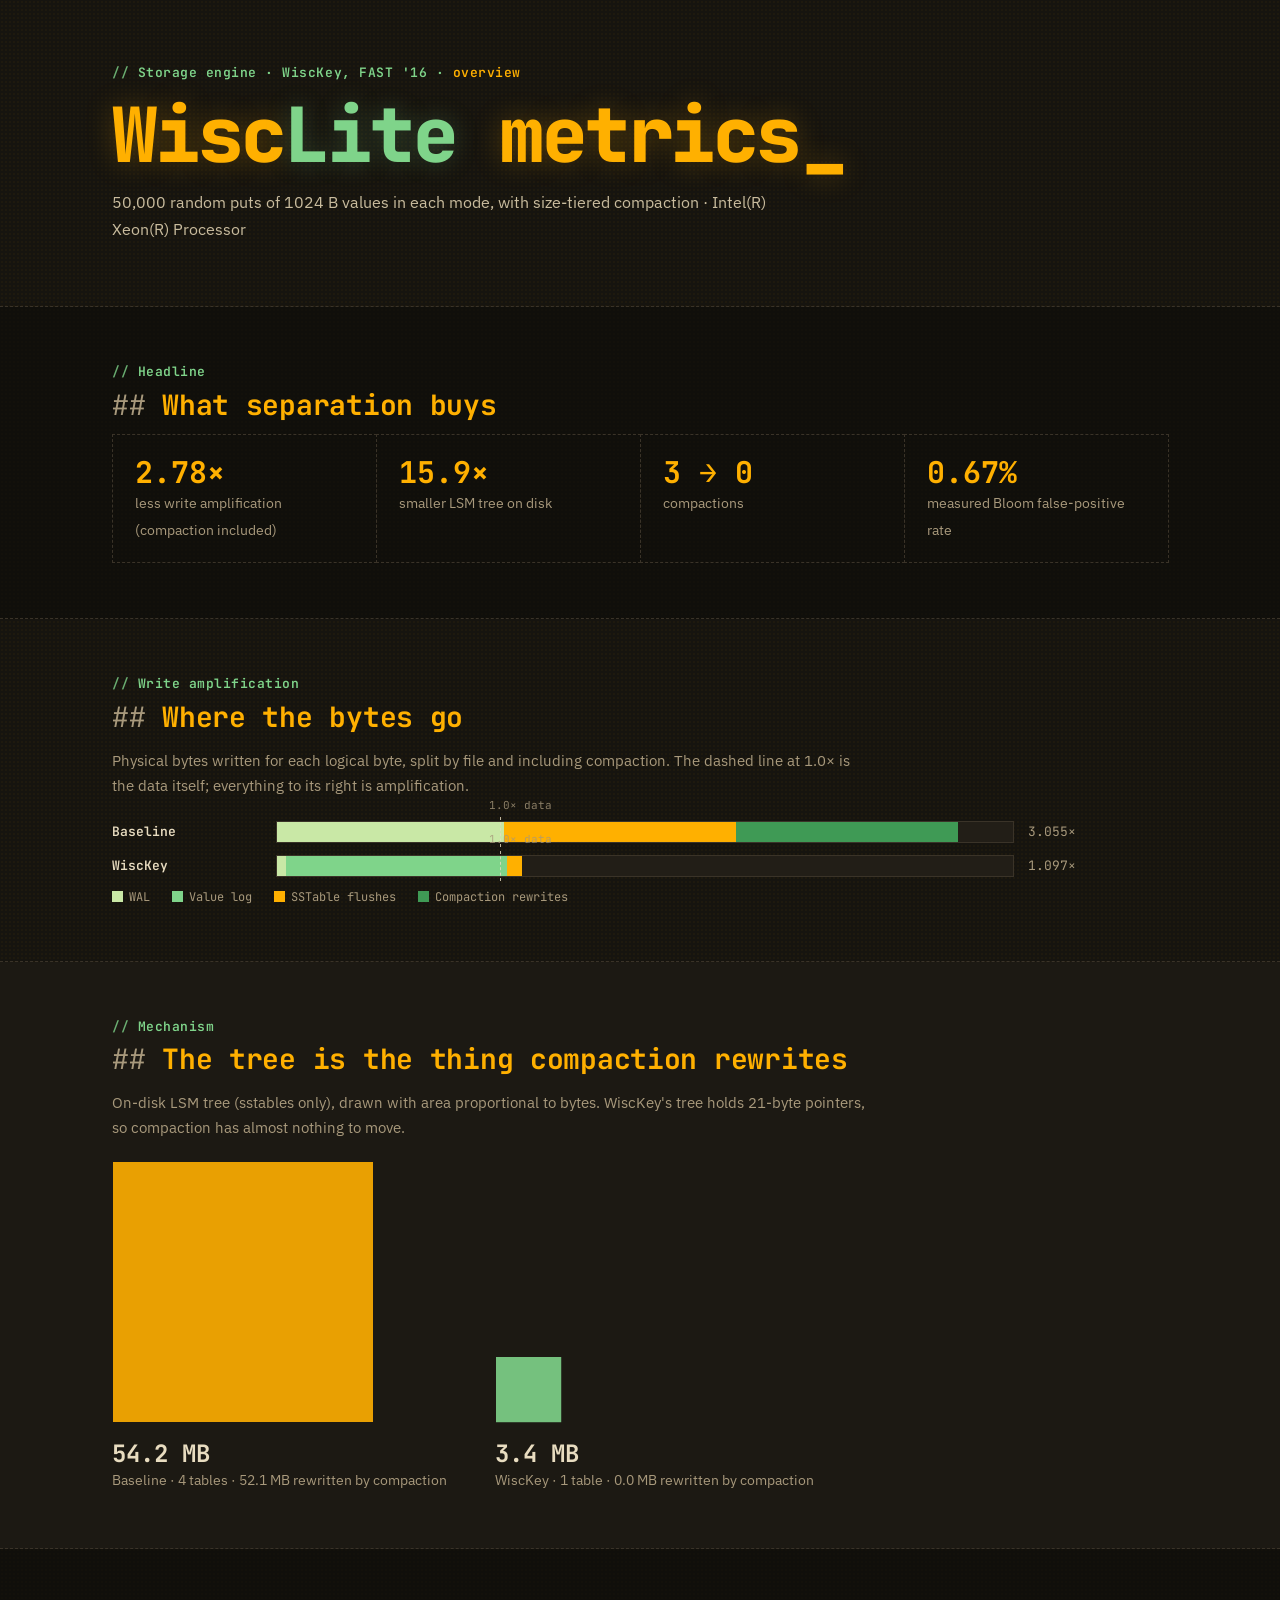
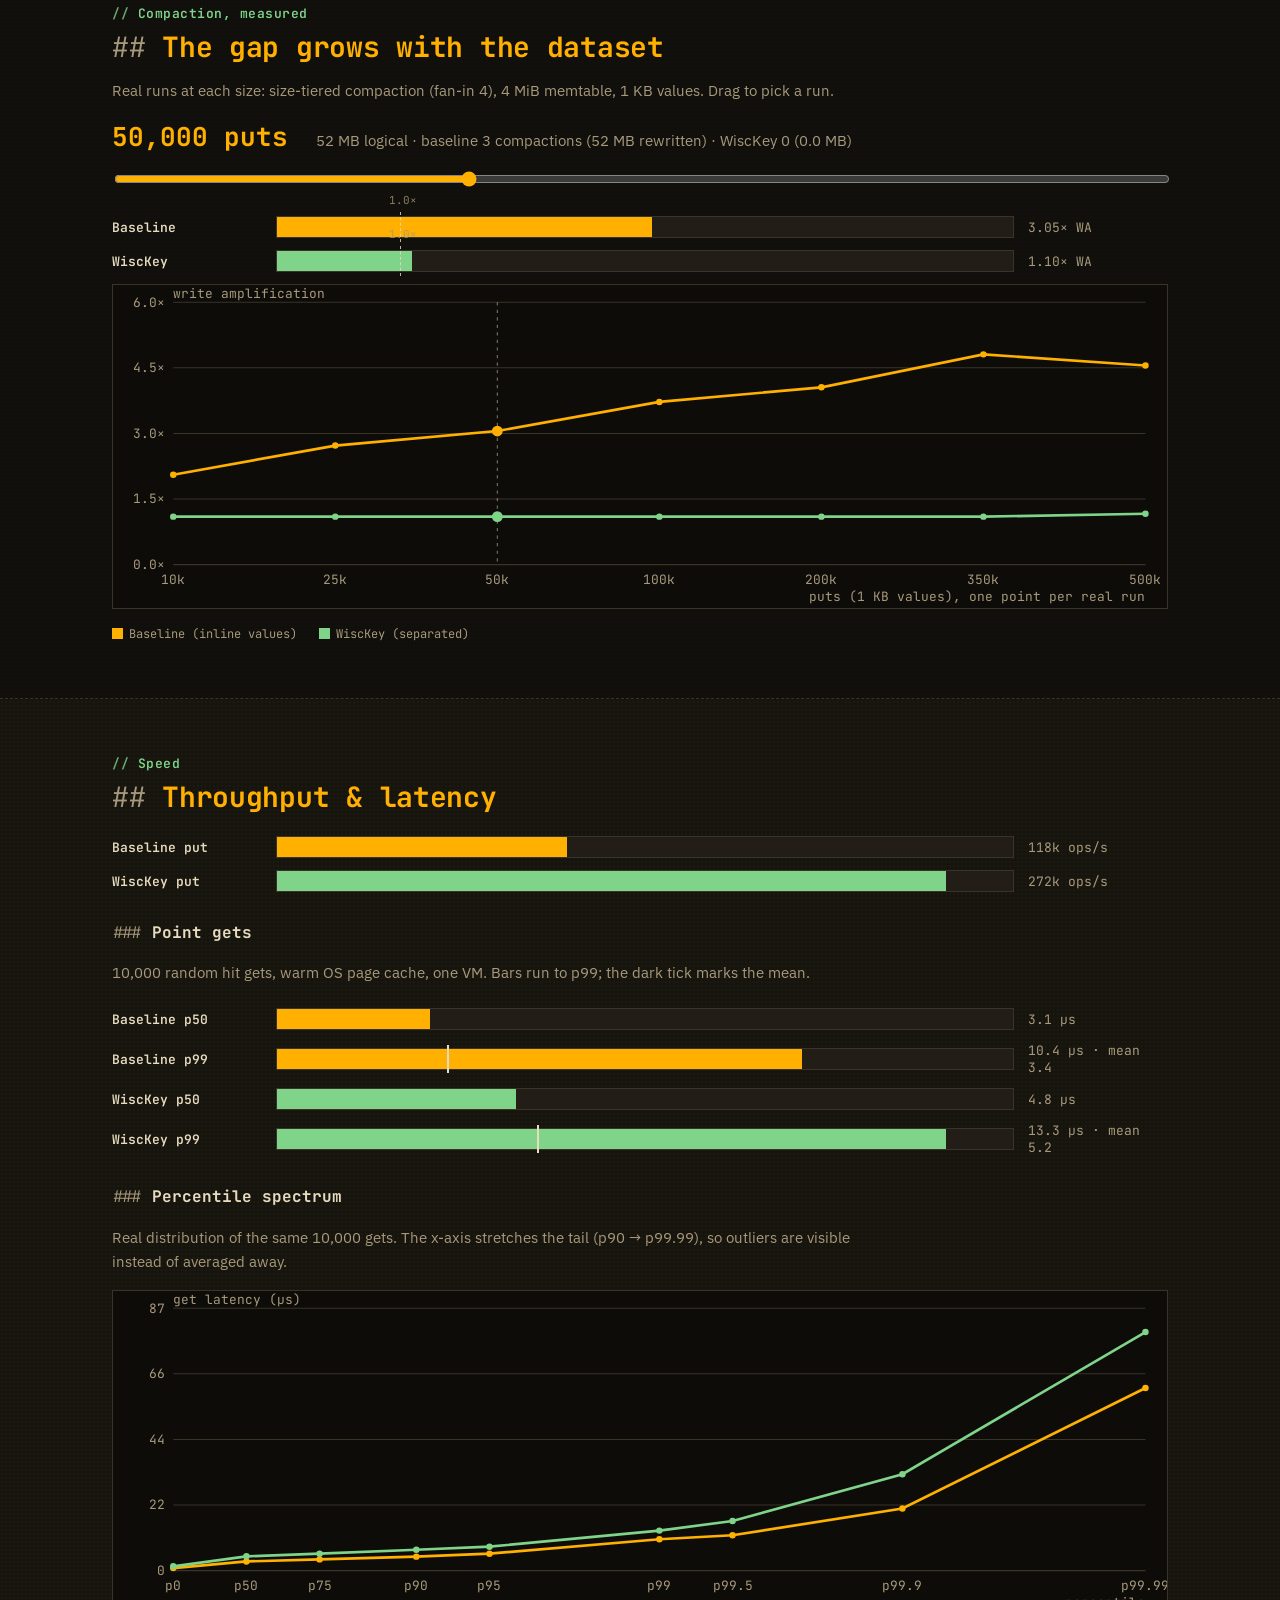
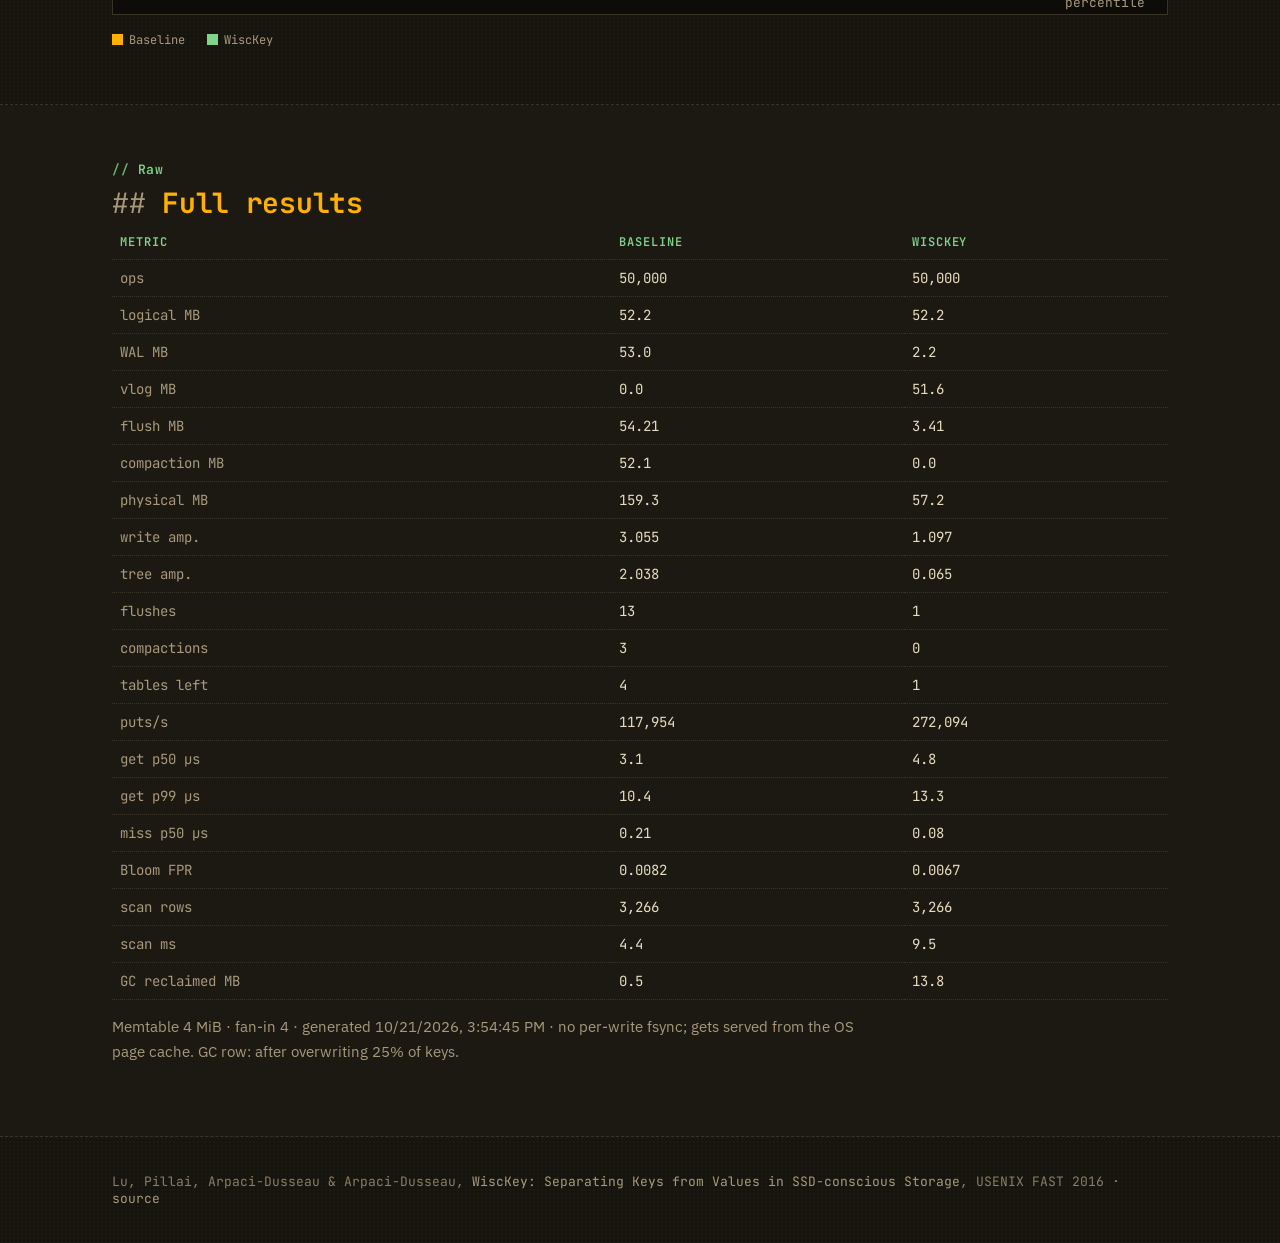
==== commit 1debe55f: "Apply 'Terminal / craftsman' theme: charcoal + amber/green phosphor tokens, JetBrains Mono + IBM Ple" ====
--- a/metrics.html
+++ b/metrics.html
@@ -4,14 +4,17 @@
 <meta name="description" content="Measured write amplification, compaction, Bloom filters and latency for WiscLite, a Rust WiscKey-style key-value store.">
 <meta property="og:title" content="WiscLite metrics"><meta property="og:image" content="docs/metrics.png">
 <link rel="preconnect" href="https://fonts.googleapis.com">
-<link href="https://fonts.googleapis.com/css2?family=Instrument+Sans:wght@400;600&family=Instrument+Serif:ital@0;1&display=swap" rel="stylesheet">
+<link href="https://fonts.googleapis.com/css2?family=JetBrains+Mono:wght@400;600;700;800&family=IBM+Plex+Sans:wght@400;600&display=swap" rel="stylesheet">
 <link rel="stylesheet" href="site.css">
 <style>
-svg text{font-family:var(--font-body);font-size:12px;fill:var(--muted)}
+svg text{font-family:var(--font-display);font-size:12px;fill:var(--muted)}
+svg#sweepChart,svg#hdr{background:var(--surface);border:1px solid var(--rule)}
 .trees{display:flex;align-items:flex-end;gap:48px;flex-wrap:wrap;margin-top:20px}
 .trees figure{margin:0}.trees figcaption{font-size:14px;color:var(--muted);margin-top:8px}
-.trees figcaption b{font-family:var(--font-display);font-weight:400;font-size:28px;color:var(--text);display:block}
-.sweepval{font-family:var(--font-display);font-size:30px}
+.trees figcaption b{font:700 24px var(--font-display);color:var(--text);display:block}
+header.band h1{font-size:clamp(40px,6vw,76px)}
+header.band h1 em{color:var(--accent);text-shadow:0 0 24px rgba(127,212,138,.25)}
+.sweepval{font:700 26px var(--font-display);color:var(--contrast)}
 </style></head><body>
 <header class="band"><div class="wrap"><div class="label">Storage engine · WiscKey, FAST '16 · <a href="index.html">overview</a></div>
 <h1>Wisc<em>Lite</em> metrics</h1>
@@ -558,7 +561,7 @@
       $('sweepN').textContent=n.toLocaleString()+' puts';
       $('sweepInfo').textContent=`${f(pb.logical_bytes/1e6,0)} MB logical · baseline ${pb.compactions} compactions (${f(pb.compaction_bytes/1e6,0)} MB rewritten) · WiscKey ${pw.compactions} (${f(pw.compaction_bytes/1e6,1)} MB)`;
       bars($('sweepBars'),[pb,pw].map(p=>({name:p.mode,p,parts:[{v:p.write_amplification,c:col(p.mode)}]})),ymax,x=>f(x.p.write_amplification,2)+'× WA',[{v:1,l:'1.0×'}]);
-      lineChart($('sweepChart'),['Baseline','WiscKey'].map(m=>({c:col(m),pts:ns.map(k=>[k,pt(k,m).write_amplification])})),{xs:ns,xl:'puts (1 KB values)',yl:'write amplification',xfmt:v=>v>=1000?(v/1000)+'k':v,yfmt:v=>f(v,1)+'×',ymax,mark:n});};
+      lineChart($('sweepChart'),['Baseline','WiscKey'].map(m=>({c:col(m),pts:ns.map((k,i)=>[i,pt(k,m).write_amplification])})),{xs:ns.map((_,i)=>i),xl:'puts (1 KB values), one point per real run',yl:'write amplification',xfmt:i=>ns[i]>=1000?(ns[i]/1000)+'k':ns[i],yfmt:v=>f(v,1)+'×',ymax,mark:ns.indexOf(n)});};
     sl.oninput=draw;draw();
   }
   const tm=Math.max(b.puts_per_sec,w.puts_per_sec)*1.1;
--- a/site.css
+++ b/site.css
@@ -1,55 +1,76 @@
-/* WiscLite shared styles.
+/* WiscLite shared styles: "Terminal / craftsman" theme.
    DESIGN TOKENS: palette + fonts live ONLY in this :root block. Swap them here
    (and the Google Fonts <link> in each page) to re-theme index.html and metrics.html. */
 :root{
-  --bg:#EEEBDD; --surface:#F7F5EC; --sand:#E4E0CC;
-  --text:#23261C; --muted:#6B6E5A; --rule:#D3CFB8;
-  --band:#2F3620; --band-text:#EEEBDD; --band-muted:#C8C6B2; --band-accent:#C9D19E;
-  --accent:#5E6B3A; --accent-deep:#3E4A26; --accent-soft:#8A9560;  /* WiscKey series */
-  --contrast:#9C4A2A;                                               /* baseline series, links */
-  --font-display:"Instrument Serif",Georgia,serif;
-  --font-body:"Instrument Sans",system-ui,sans-serif;
-  --maxw:1040px;
+  --bg:#16140f; --surface:#0d0c09; --sand:#1c1913;          /* charcoal, terminal black, alt band */
+  --text:#e8dcc0; --muted:#a8997c; --rule:#3a3328;           /* phosphor paper, dim, dashed rules */
+  --band:#16140f; --band-text:#e8dcc0; --band-muted:#c9bc9e; --band-accent:#ffb000;
+  --accent:#7fd48a; --accent-deep:#3f9a55; --accent-soft:#c9e8a6; /* green phosphor: WiscKey series */
+  --contrast:#ffb000;                                          /* amber: baseline series, links, heads */
+  --on-accent:#16140f;
+  --glow:0 0 28px rgba(255,176,0,.28);
+  --font-display:"JetBrains Mono",ui-monospace,SFMono-Regular,Menlo,monospace;
+  --font-body:"IBM Plex Sans",system-ui,sans-serif;
+  --maxw:1120px;
 }
 *{box-sizing:border-box}
 html{scroll-behavior:smooth}
-body{margin:0;background:var(--bg);color:var(--text);font:16px/1.6 var(--font-body)}
-.wrap{max-width:var(--maxw);margin:0 auto;padding:0 28px}
-header.band{background:var(--band);color:var(--band-text);padding:64px 0 48px}
-header.band p{color:var(--band-muted);max-width:660px}
-.label{font-size:12px;letter-spacing:.14em;text-transform:uppercase;color:var(--accent-soft);font-weight:600}
-h1,h2,h3{font-family:var(--font-display);font-weight:400;margin:.15em 0}
-h1{font-size:clamp(44px,7vw,80px);line-height:1}h1 em{color:var(--band-accent)}
-h2{font-size:36px;line-height:1.1}h3{font-size:24px}
-section{padding:56px 0;border-bottom:1px solid var(--rule)}
-section.sand{background:var(--sand)}section.surface{background:var(--surface)}
-a{color:var(--contrast);text-decoration:none;border-bottom:1px solid transparent;transition:border-color .2s}
+body{margin:0;background:var(--bg);color:var(--text);font:16px/1.65 var(--font-body);-webkit-font-smoothing:antialiased;
+  background-image:radial-gradient(rgba(255,176,0,.035) 1px,transparent 1px);background-size:4px 4px}
+.wrap{max-width:var(--maxw);margin:0 auto;padding:0 32px}
+header.band{background:transparent;color:var(--band-text);padding:64px 0 48px;border-bottom:1px dashed var(--rule)}
+header.band p{color:var(--band-muted);max-width:700px}
+.label{font:600 13px/1.4 var(--font-display);letter-spacing:.04em;color:var(--accent)}
+.label::before{content:"// ";opacity:.8}
+h1,h2,h3{font-family:var(--font-display);font-weight:700;margin:.2em 0;color:var(--contrast)}
+h1{font-size:clamp(52px,8.5vw,112px);line-height:1;font-weight:800;letter-spacing:-.04em;text-shadow:var(--glow)}
+h1 em{font-style:normal;color:inherit}
+h1::after{content:"_";animation:blink 1s steps(1) infinite;margin-left:.04em}
+@keyframes blink{50%{opacity:0}}
+h2{font-size:clamp(22px,2.6vw,28px);line-height:1.25;letter-spacing:-.01em}
+h2::before{content:"## ";color:var(--muted);font-weight:400}
+h3{font-size:16px;color:var(--text)}
+h3::before{content:"### ";color:var(--muted);font-weight:400}
+section{padding:56px 0;border-bottom:1px dashed var(--rule)}
+section.sand{background:var(--sand)}section.surface{background:rgba(13,12,9,.6)}
+a{color:var(--contrast);text-decoration:none;border-bottom:1px dashed transparent;transition:border-color .2s}
 a:hover{border-color:var(--contrast)}
-header.band a{color:var(--band-accent)}header.band a:hover{border-color:var(--band-accent)}
-code,pre{font:14px/1.55 ui-monospace,SFMono-Regular,Menlo,monospace}
-pre{background:var(--surface);border-left:2px solid var(--accent);padding:16px 18px;overflow:auto;margin:16px 0}
-.note{color:var(--muted);font-size:14px;max-width:720px}
-.kpis{display:grid;grid-template-columns:repeat(auto-fit,minmax(200px,1fr));border-top:1px solid var(--rule)}
-.kpi{padding:22px 20px 22px 0;border-bottom:1px solid var(--rule)}
-.kpi b{display:block;font-family:var(--font-display);font-size:46px;font-weight:400;color:var(--accent-deep);line-height:1.05}
+header.band a{color:var(--band-accent)}
+code,pre{font:14px/1.6 var(--font-display)}
+code{color:var(--accent)}
+pre{background:var(--surface);border:1px solid var(--rule);padding:20px 22px;overflow:auto;margin:16px 0;color:var(--text)}
+.note{color:var(--muted);font-size:15px;max-width:760px}
+.kpis{display:grid;grid-template-columns:repeat(auto-fit,minmax(220px,1fr));gap:0;margin-top:12px}
+.kpi{padding:20px 22px;border:1px dashed var(--rule);margin:0 -1px -1px 0}
+.kpi b{display:block;font:700 30px/1.15 var(--font-display);color:var(--contrast)}
 .kpi span{color:var(--muted);font-size:14px}
-.chart{margin:18px 0 6px}
-.row{display:grid;grid-template-columns:130px 1fr 120px;align-items:center;gap:14px;margin:10px 0}
-.row .name{font-weight:600;font-size:14px}.row .val{font-variant-numeric:tabular-nums;color:var(--muted);font-size:14px}
-.bar{position:relative;height:26px;display:flex;border-bottom:1px solid var(--rule)}
+.chart{margin:22px 0 6px}
+.row{display:grid;grid-template-columns:150px 1fr 140px;align-items:center;gap:14px;margin:12px 0}
+.row .name{font:600 13px var(--font-display)}.row .val{font:13px var(--font-display);font-variant-numeric:tabular-nums;color:var(--muted)}
+.bar{position:relative;height:22px;display:flex;background:#221e17;border:1px solid var(--rule)}
 .bar i{display:block;height:100%;transition:width .6s ease}
-.bar .tick{position:absolute;top:-4px;bottom:-4px;width:0;border-left:1.5px dashed var(--text);opacity:.65}
-.bar .tick span{position:absolute;top:-18px;left:-10px;font-size:11px;color:var(--muted);white-space:nowrap}
-.bar .mean{position:absolute;top:-3px;bottom:-3px;width:2px;background:var(--text)}
-.legend{display:flex;flex-wrap:wrap;gap:22px;font-size:13px;color:var(--muted);margin-top:8px}
+.bar .tick{position:absolute;top:-5px;bottom:-5px;width:0;border-left:1.5px dashed var(--text);opacity:.8}
+.bar .tick span{position:absolute;top:-19px;left:-12px;font:11px var(--font-display);color:var(--muted);white-space:nowrap}
+.bar .mean{position:absolute;top:-4px;bottom:-4px;width:2px;background:var(--text)}
+.legend{display:flex;flex-wrap:wrap;gap:22px;font:12px var(--font-display);color:var(--muted);margin-top:10px}
 .legend i{display:inline-block;width:11px;height:11px;margin-right:6px;vertical-align:-1px}
-table{width:100%;border-collapse:collapse;font-variant-numeric:tabular-nums}
-th,td{text-align:left;padding:10px 8px;border-bottom:1px solid var(--rule)}
-th{font-weight:600;color:var(--muted);font-size:13px;text-transform:uppercase;letter-spacing:.06em}
-.btn{display:inline-block;padding:11px 18px;border:1px solid currentColor;font-weight:600;font-size:15px;margin:6px 10px 0 0}
-.btn.primary{background:var(--band-accent);color:var(--band);border-color:var(--band-accent)}
-.btn:hover{border-bottom-width:1px;opacity:.9}
-input[type=range]{accent-color:var(--accent);width:100%}
+table{width:100%;border-collapse:collapse;font:14px var(--font-display);font-variant-numeric:tabular-nums}
+th,td{text-align:left;padding:9px 8px;border-bottom:1px dotted var(--rule)}
+th{font-weight:600;color:var(--accent);font-size:12px;text-transform:uppercase;letter-spacing:.08em}
+td:first-child{color:var(--muted)}
+.btn{display:inline-block;padding:13px 22px;border:1px solid var(--contrast);color:var(--contrast);font:700 14px var(--font-display);margin:6px 12px 0 0}
+.btn.primary{background:var(--contrast);color:var(--on-accent)}
+.btn:hover{border-bottom:1px solid var(--contrast);box-shadow:var(--glow)}
+input[type=range]{accent-color:var(--contrast);width:100%}
 .cols{display:grid;grid-template-columns:1fr 1fr;gap:40px}
-@media (max-width:760px){.cols{grid-template-columns:1fr}.row{grid-template-columns:90px 1fr 90px}}
-footer{padding:36px 0;color:var(--muted);font-size:14px}
+@media (max-width:760px){.cols{grid-template-columns:1fr}.row{grid-template-columns:96px 1fr 96px}}
+footer{padding:36px 0;color:#8a7d64;font:13px var(--font-display)}
+footer a{color:var(--muted)}
+:focus-visible{outline:2px solid var(--accent);outline-offset:2px}
+@media (prefers-reduced-motion:reduce){
+  h1{text-shadow:none}
+  h1::after{animation:none}
+  .bar i{transition:none}
+  html{scroll-behavior:auto}
+  .btn:hover{box-shadow:none}
+}
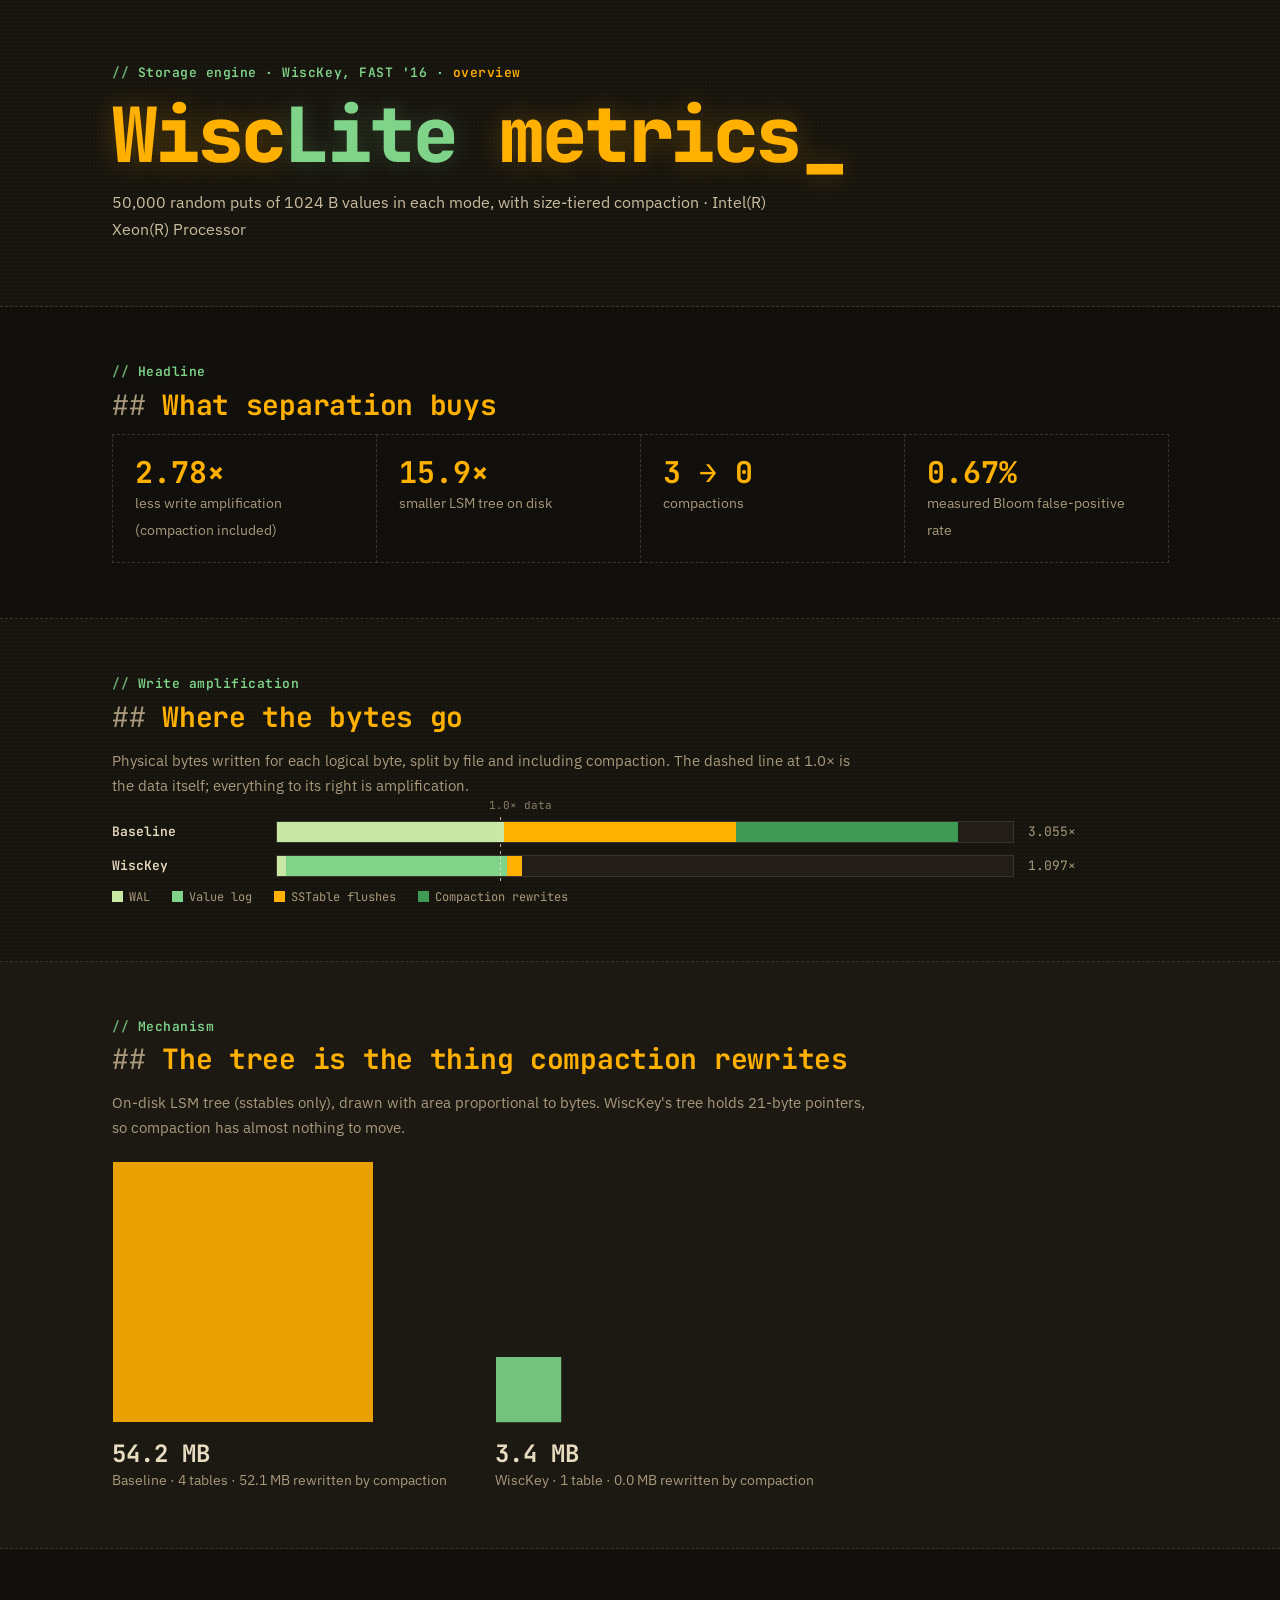
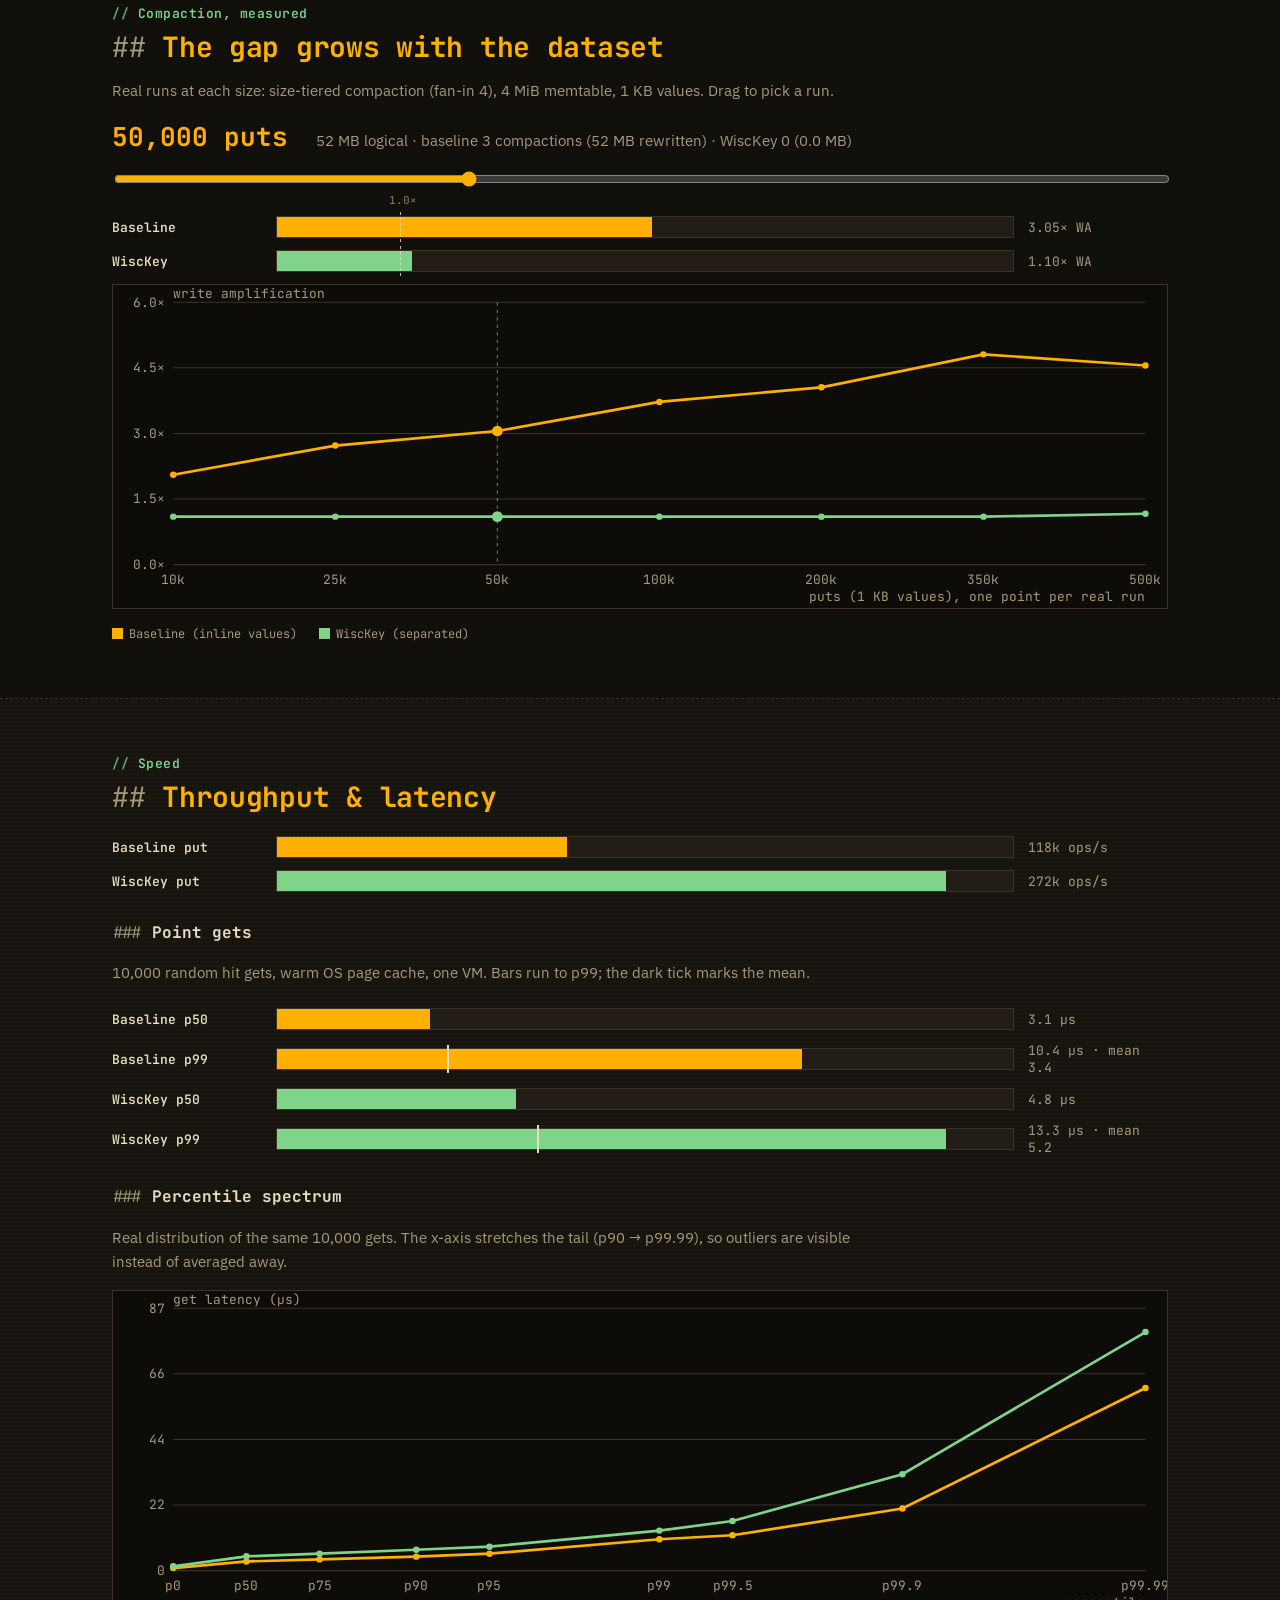
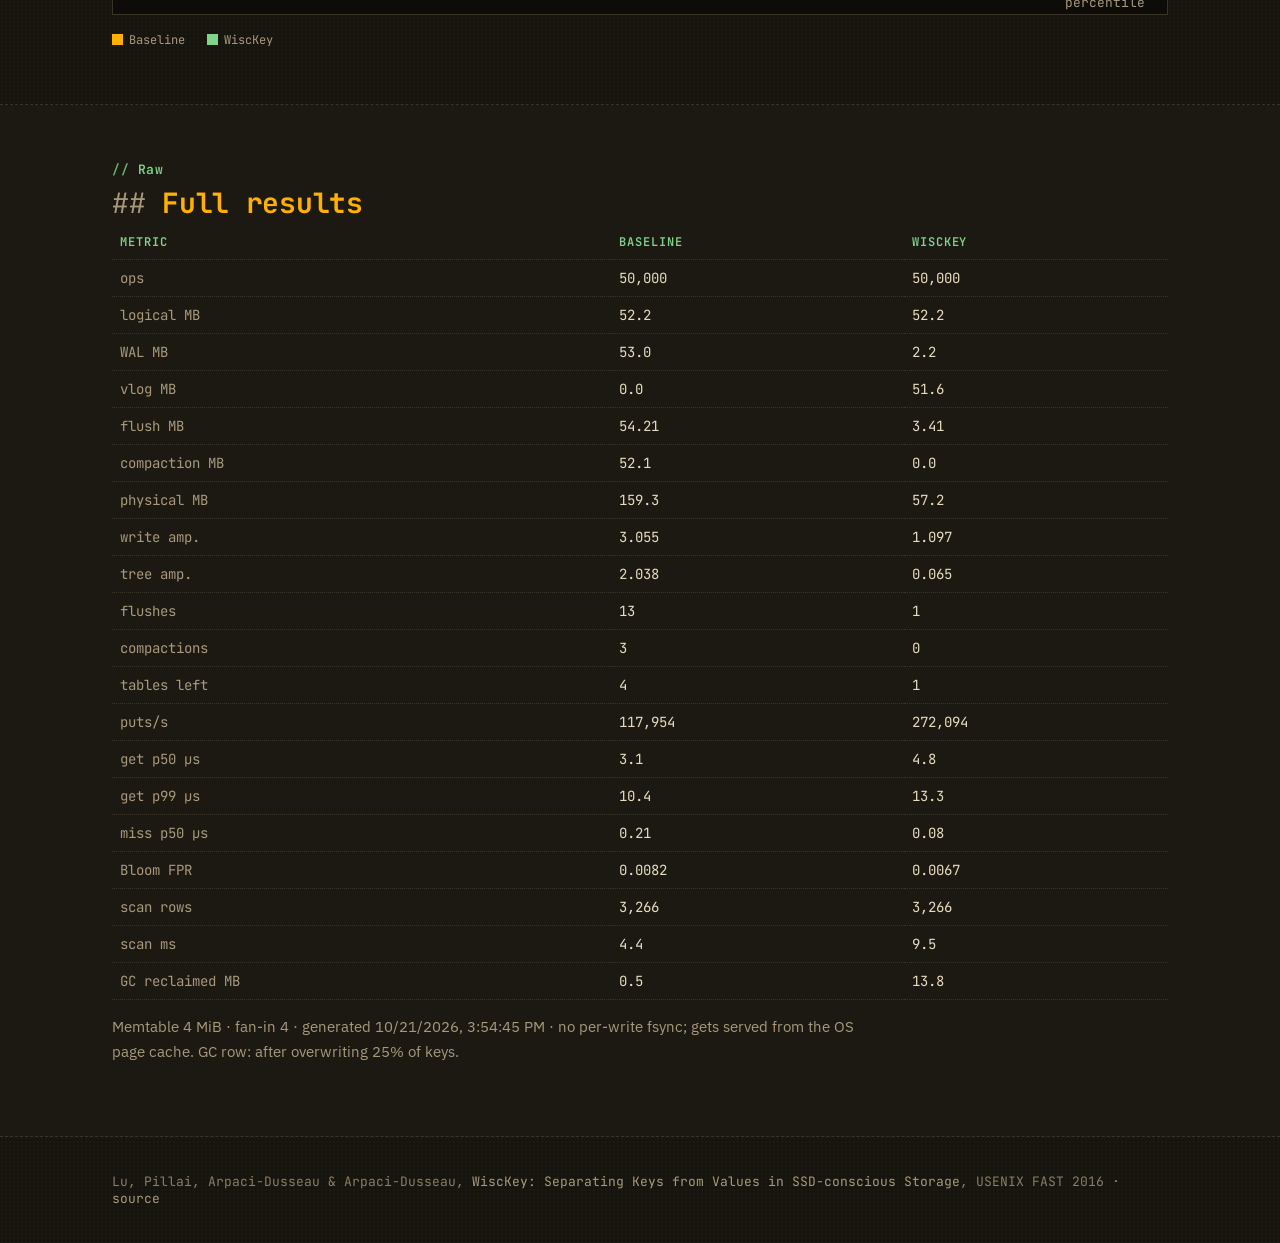
==== commit 2878a64d: "Theme polish: 1.0x tick label once per chart, consistent rounding" ====
--- a/metrics.html
+++ b/metrics.html
@@ -527,7 +527,7 @@
 const col=m=>m==='Baseline'?C.base:C.wisc;
 const f=(x,d=2)=>Number(x).toLocaleString(undefined,{maximumFractionDigits:d,minimumFractionDigits:d});
 const $=id=>document.getElementById(id);
-function bars(el,rows,max,fmt,ticks=[]){el.innerHTML=rows.map(r=>`<div class="row"><div class="name">${r.name}</div><div class="bar">${r.parts.map(p=>`<i style="width:${100*p.v/max}%;background:${p.c}" title="${p.t||''}"></i>`).join('')}${ticks.map(t=>`<b class="tick" style="left:${100*t.v/max}%">${t.l?`<span>${t.l}</span>`:''}</b>`).join('')}${r.mean!=null?`<b class="mean" style="left:${100*r.mean/max}%" title="mean"></b>`:''}</div><div class="val">${fmt(r)}</div></div>`).join('')}
+function bars(el,rows,max,fmt,ticks=[]){el.innerHTML=rows.map((r,ri)=>`<div class="row"><div class="name">${r.name}</div><div class="bar">${r.parts.map(p=>`<i style="width:${100*p.v/max}%;background:${p.c}" title="${p.t||''}"></i>`).join('')}${ticks.map(t=>`<b class="tick" style="left:${100*t.v/max}%">${t.l&&ri===0?`<span>${t.l}</span>`:''}</b>`).join('')}${r.mean!=null?`<b class="mean" style="left:${100*r.mean/max}%" title="mean"></b>`:''}</div><div class="val">${fmt(r)}</div></div>`).join('')}
 function lineChart(svg,series,{xs,xl,yl,xfmt,yfmt,ymax,mark}){
   const W=980,H=300,L=56,R=20,T=16,B=40,x0=Math.min(...xs),x1=Math.max(...xs);
   const X=v=>L+(W-L-R)*(v-x0)/(x1-x0||1),Y=v=>H-B-(H-T-B)*v/ymax;
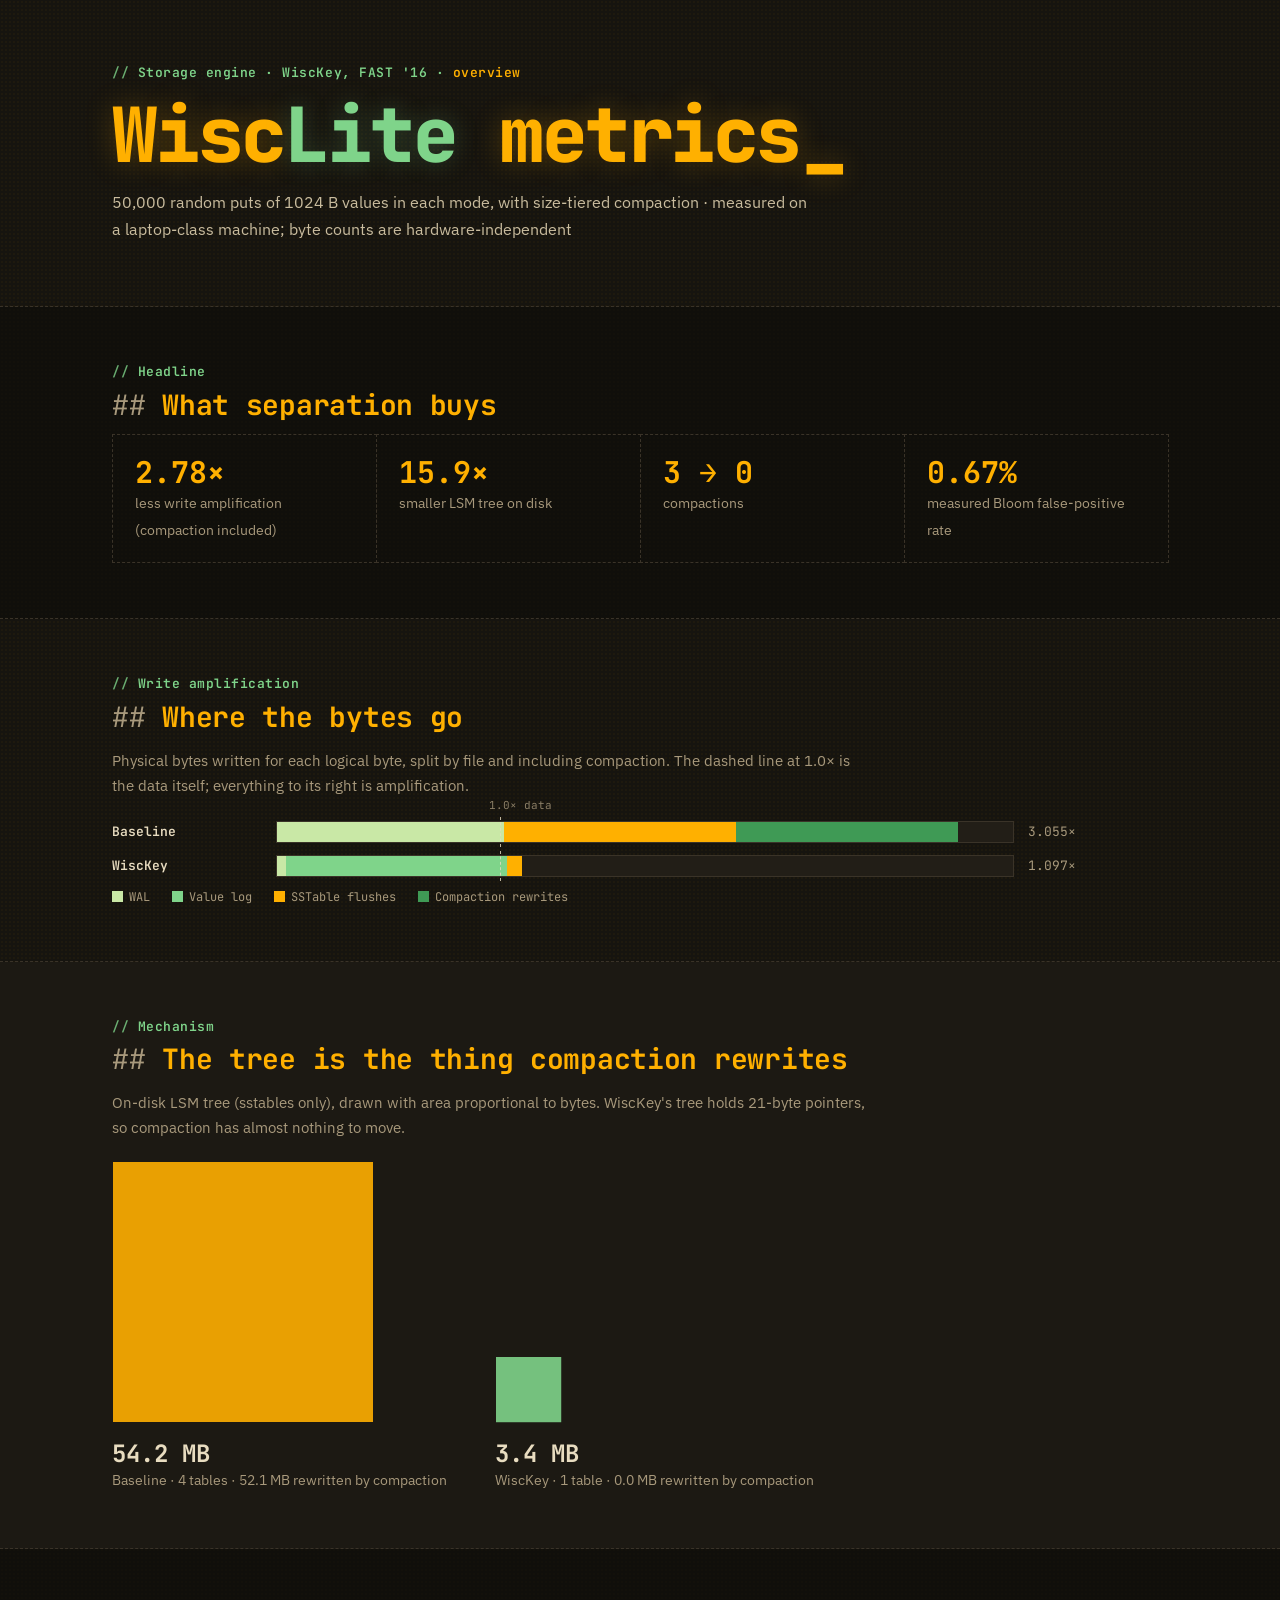
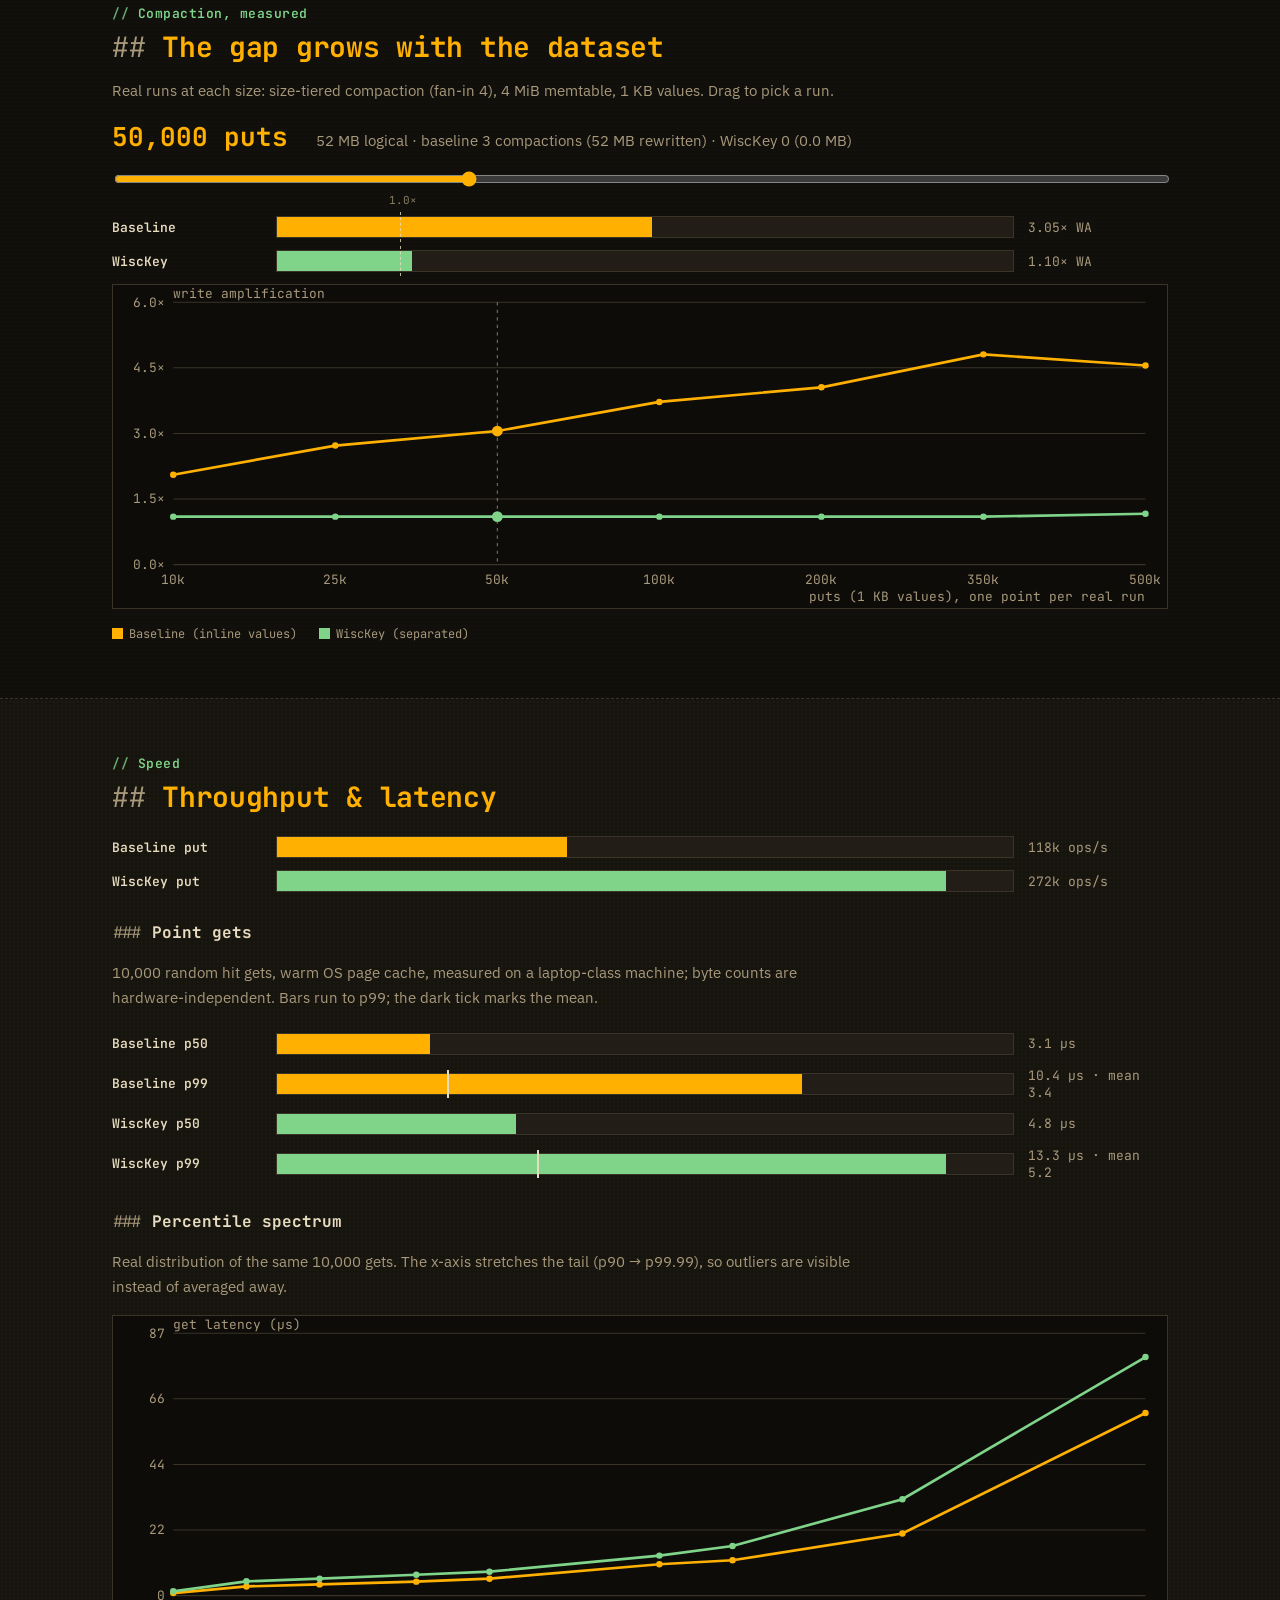
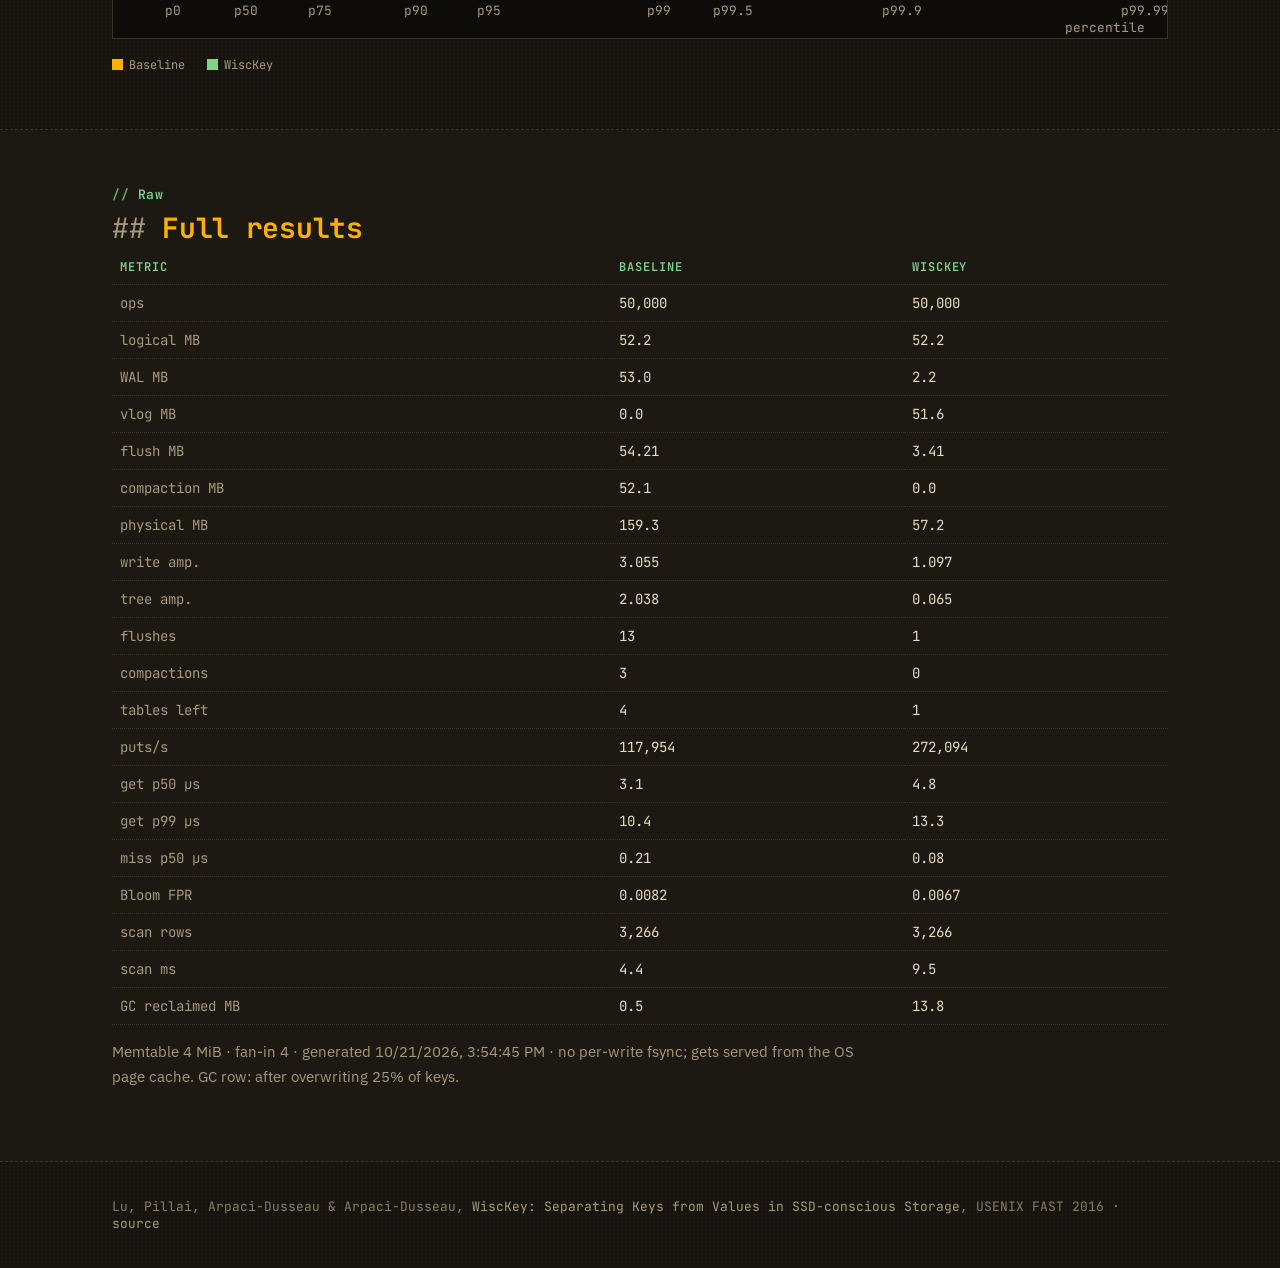
==== commit fb504f97: "Site v2: animation moved up under the hero, Try-it console (put/get/del/scan/fill/crash), WA estimat" ====
--- a/metrics.html
+++ b/metrics.html
@@ -3,9 +3,10 @@
 <title>WiscLite: Metrics</title>
 <meta name="description" content="Measured write amplification, compaction, Bloom filters and latency for WiscLite, a Rust WiscKey-style key-value store.">
 <meta property="og:title" content="WiscLite metrics"><meta property="og:image" content="docs/metrics.png">
+<link rel="icon" href="data:image/svg+xml,%3Csvg xmlns=%27http://www.w3.org/2000/svg%27 viewBox=%270 0 16 16%27%3E%3Crect width=%2716%27 height=%2716%27 fill=%27%2316140f%27/%3E%3Ctext x=%272%27 y=%2713%27 font-size=%2713%27 fill=%27%23ffb000%27 font-family=%27monospace%27%3E_%3C/text%3E%3C/svg%3E">
 <link rel="preconnect" href="https://fonts.googleapis.com">
 <link href="https://fonts.googleapis.com/css2?family=JetBrains+Mono:wght@400;600;700;800&family=IBM+Plex+Sans:wght@400;600&display=swap" rel="stylesheet">
-<link rel="stylesheet" href="site.css">
+<link rel="stylesheet" href="site.css?v=5">
 <style>
 svg text{font-family:var(--font-display);font-size:12px;fill:var(--muted)}
 svg#sweepChart,svg#hdr{background:var(--surface);border:1px solid var(--rule)}
@@ -42,7 +43,7 @@
 <section><div class="wrap"><div class="label">Speed</div><h2>Throughput &amp; latency</h2>
 <div class="chart" id="tp"></div>
 <h3 style="margin-top:28px">Point gets</h3>
-<p class="note">10,000 random hit gets, warm OS page cache, one VM. Bars run to p99; the dark tick marks the mean.</p>
+<p class="note">10,000 random hit gets, warm OS page cache, measured on a laptop-class machine; byte counts are hardware-independent. Bars run to p99; the dark tick marks the mean.</p>
 <div class="chart" id="lat"></div>
 <h3 style="margin-top:28px">Percentile spectrum</h3>
 <p class="note">Real distribution of the same 10,000 gets. The x-axis stretches the tail (p90 → p99.99), so outliers are visible instead of averaged away.</p>
@@ -55,7 +56,7 @@
 <script>
 const EMBEDDED = {
   "generated_at_unix": 1792598085,
-  "machine": "Intel(R) Xeon(R) Processor",
+  "machine": "laptop-class machine; byte counts are hardware-independent",
   "memtable_bytes": 4194304,
   "compaction_fanin": 4,
   "results": [
@@ -540,7 +541,7 @@
 }
 function render(B){
   const by=m=>B.results.find(r=>r.mode===m), b=by('Baseline'), w=by('WiscKey'), L=r=>r.stats.logical_bytes;
-  $('sub').textContent=`${b.ops.toLocaleString()} random puts of ${b.value_size} B values in each mode, with size-tiered compaction · ${B.machine}`;
+  $('sub').textContent=`${b.ops.toLocaleString()} random puts of ${b.value_size} B values in each mode, with size-tiered compaction · measured on a laptop-class machine; byte counts are hardware-independent`;
   $('kpis').innerHTML=[
     [f(b.stats.write_amplification/w.stats.write_amplification,2)+'×','less write amplification (compaction included)'],
     [f(b.stats.sstable_disk_bytes/w.stats.sstable_disk_bytes,1)+'×','smaller LSM tree on disk'],
